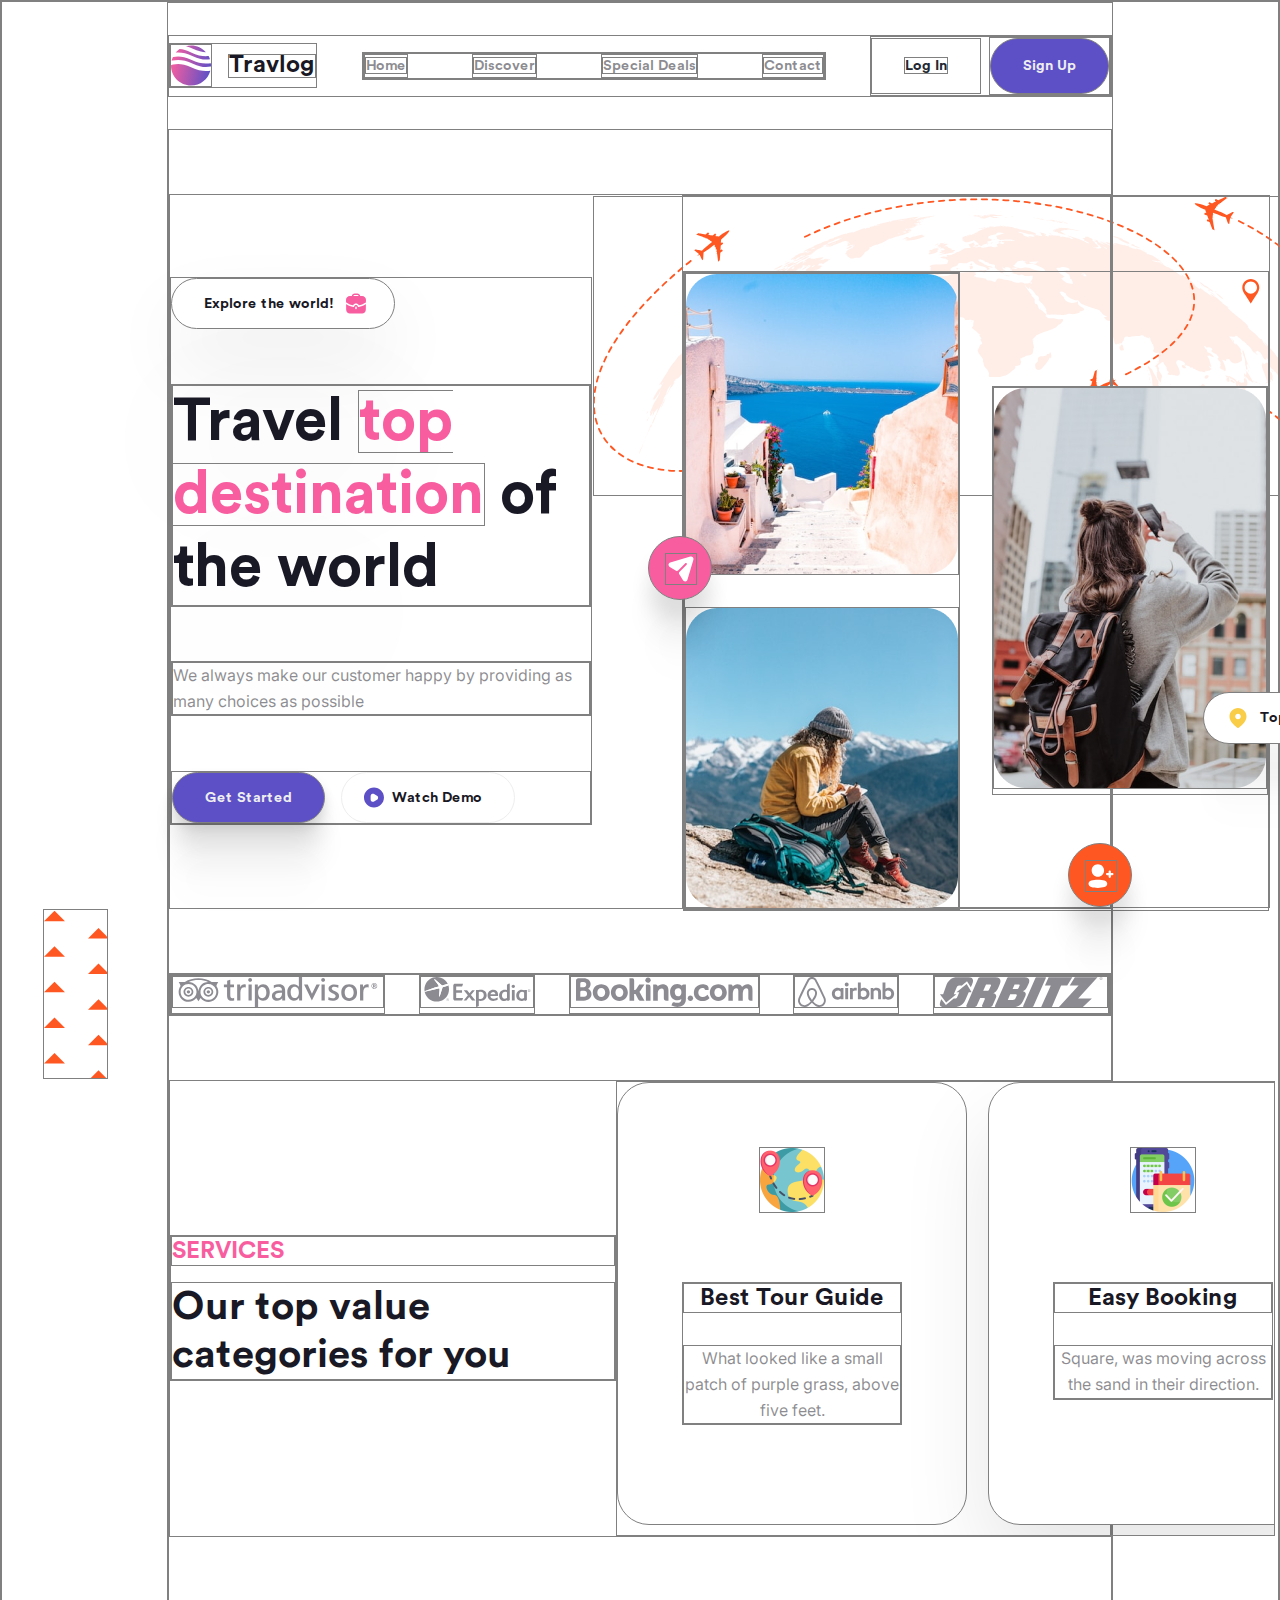
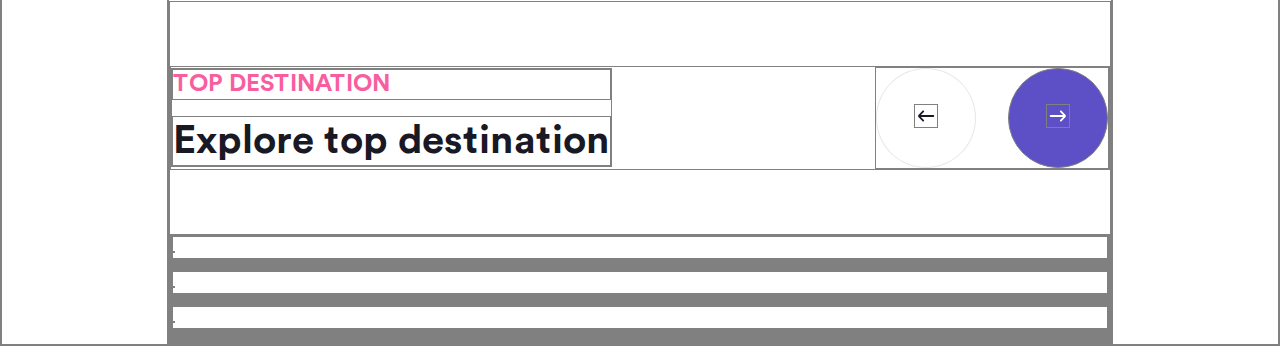
==== travlog/index.html @ 8e261380 "init: img, css, section on html" ====
<!DOCTYPE html>
<html lang="en">
  <head>
    <meta charset="UTF-8" />
    <meta name="viewport" content="width=device-width, initial-scale=1.0" />
    <title>Travlog</title>
    <link rel="stylesheet" href="css/style.css" />
  </head>
  <body>
    <div class="wrapper">
      <header class="header">
        <div class="header__logo">
          <img src="img/logo.svg" alt="logo Travlog" />
          <h1 class="logo__text">Travlog</h1>
        </div>
        <nav class="header__nav_bar">
          <ul class="header__menu">
            <li class="menu__item">
              <a href="" class="menu__link link">Home</a>
            </li>
            <li class="menu__item">
              <a href="" class="menu__link link">Discover</a>
            </li>
            <li class="menu__item">
              <a href="" class="menu__link link">Special Deals</a>
            </li>
            <li class="menu__item">
              <a href="" class="menu__link link">Contact</a>
            </li>
          </ul>
        </nav>
        <div class="header__user">
          <div class="user">
            <a href="#" class="login link">Log In</a>
          </div>
          <div class="signin">
            <a href="#" class="login link">Sign Up</a>
          </div>
        </div>
      </header>

      <main class="main">
        <section class="main__section">
          <div class="main__section__left">
            <div class="section__left__div_btn">Explore the world!</div>
            <div class="section__left__header">
              <h2 class="section__left__header_title">
                Travel <span>top destination</span> of the world
              </h2>
            </div>
            <div class="section__left__subtitle">
              <p class="section__left__text">
                We always make our customer happy by providing as many choices
                as possible
              </p>
            </div>
            <div class="section__left__btn">
              <button class="btn start">Get Started</button>
              <button class="btn watch">Watch Demo</button>
            </div>
          </div>
          <div class="main__section__right">
            <div class="bg"></div>
            <div class="main__section__right__samolet front">
              <svg
                xmlns="http://www.w3.org/2000/svg"
                width="32"
                height="32"
                viewBox="0 0 32 32"
                fill="none"
              >
                <path d="M28.5806 3.44263C27.9137 2.75812 26.9266 2.50311
                26.0062 2.77154L4.54408 9.01268C3.57302 9.28247 2.88474 10.0569
                2.69932 11.0407C2.50991 12.042 3.17152 13.313 4.03587
                13.8445L10.7466 17.9691C11.4349 18.3919 12.3233 18.2859 12.8928
                17.7113L20.5773 9.97906C20.9641 9.5764 21.6043 9.5764 21.9913
                9.97906C22.3781 10.3683 22.3781 10.9991 21.9913 11.4018L14.2934
                19.1355C13.7225 19.7085 13.6158 20.6011 14.0359 21.2936L18.1363
                28.0717C18.6165 28.8769 19.4435 29.3333 20.3505 29.3333C20.4573
                29.3333 20.5773 29.3333 20.6841 29.3199C21.7245 29.1857 22.5514
                28.4744 22.8582 27.4677L29.2209 6.03304C29.501 5.12036 29.2475
                4.12715 28.5806 3.44263Z" fill="white" class="samolet" / >
              </svg>
            </div>
            <div class="main__section__right__contact front">
              <svg
                xmlns="http://www.w3.org/2000/svg"
                width="32"
                height="32"
                viewBox="0 0 32 32"
                fill="none"
              >
                <path
                  fill-rule="evenodd"
                  clip-rule="evenodd"
                  d="M12.6667 16.7383C16.3395 16.7383 19.2835 13.7561 19.2835 10.0358C19.2835 6.31551 16.3395 3.33333 12.6667 3.33333C8.99399 3.33333 6.04991 6.31551 6.04991 10.0358C6.04991 13.7561 8.99399 16.7383 12.6667 16.7383ZM12.6667 20.0203C7.27237 20.0203 2.66675 20.8828 2.66675 24.3285C2.66675 27.7731 7.24435 28.6667 12.6667 28.6667C18.0598 28.6667 22.6667 27.8041 22.6667 24.3583C22.6667 20.9125 18.0891 20.0203 12.6667 20.0203ZM26.5306 12.7838H28.1347C28.795 12.7838 29.3334 13.3297 29.3334 13.9993C29.3334 14.6688 28.795 15.2148 28.1347 15.2148H26.5306V16.7845C26.5306 17.4541 25.9937 18 25.3321 18C24.6718 18 24.1334 17.4541 24.1334 16.7845V15.2148H22.5321C21.8703 15.2148 21.3334 14.6688 21.3334 13.9993C21.3334 13.3297 21.8703 12.7838 22.5321 12.7838H24.1334V11.2155C24.1334 10.5459 24.6718 10 25.3321 10C25.9937 10 26.5306 10.5459 26.5306 11.2155V12.7838Z"
                  fill="white"
                  class="contact"
                />
              </svg>
            </div>
            <div class="main__section__right__map">Top Places</div>

            <div class="right">
              <div class="right__img">
                <img src="img/mainfirst.png" alt="" />
                <img src="img/mainsecond.png" alt="" />
              </div>
              <div class="right__img2"><img src="img/main3.png" alt="" /></div>
            </div>
          </div>
        </section>
        <section class="section__sponsors">
          <div class="sponsors__group">
            <div class="sponsors">
              <svg
                xmlns="http://www.w3.org/2000/svg"
                width="212"
                height="32"
                viewBox="0 0 212 32"
                fill="none"
              >
                <path
                  d="M22.801 19.2268C24.6227 24.1624 30.1133 26.6888 35.0502 24.8713C39.9844 23.0411 42.5164 17.5562 40.6877 12.6192C38.8645 7.6766 33.3825 5.15445 28.4384 6.97616C23.4986 8.80494 20.9765 14.287 22.801 19.2268Z"
                  fill="white"
                />
                <path
                  d="M10.608 25.4221C15.8741 25.4221 20.1431 21.1531 20.1431 15.887C20.1431 10.621 15.8741 6.35201 10.608 6.35201C5.34198 6.35201 1.073 10.621 1.073 15.887C1.073 21.1531 5.34198 25.4221 10.608 25.4221Z"
                  fill="white"
                />
                <path
                  d="M12.2338 15.7854C12.2338 16.757 11.4444 17.5534 10.4728 17.5534C9.49698 17.5534 8.70898 16.7584 8.70898 15.7854C8.70898 14.8152 9.49698 14.0286 10.4728 14.0286C11.4444 14.0301 12.2338 14.8152 12.2338 15.7854Z"
                  fill="#191825"
                  fill-opacity="0.5"
                />
                <path
                  d="M33.4825 15.7854C33.4825 16.757 32.696 17.5534 31.7244 17.5534C30.7457 17.5534 29.9606 16.7584 29.9606 15.7854C29.9606 14.8152 30.7457 14.0286 31.7244 14.0286C32.6974 14.0301 33.4825 14.8152 33.4825 15.7854Z"
                  fill="#191825"
                  fill-opacity="0.5"
                />
                <path
                  d="M5.23364 15.7854C5.23364 18.6761 7.58492 21.0231 10.4757 21.0231C13.3593 21.0231 15.7092 18.6761 15.7092 15.7854C15.7092 12.9017 13.3579 10.5532 10.4757 10.5532C7.58633 10.556 5.23364 12.9031 5.23364 15.7854ZM7.03982 15.7854C7.03982 13.8944 8.58475 12.3566 10.4785 12.3566C12.3694 12.3566 13.9058 13.8987 13.9058 15.7854C13.9058 17.6819 12.3694 19.2226 10.4785 19.2226C8.58475 19.224 7.03982 17.6847 7.03982 15.7854Z"
                  fill="#191825"
                  fill-opacity="0.5"
                />
                <path
                  d="M26.4851 15.7854C26.4851 18.6761 28.8336 21.0231 31.7229 21.0231C34.608 21.0231 36.955 18.6761 36.955 15.7854C36.955 12.9017 34.608 10.5532 31.7229 10.5532C28.835 10.556 26.4851 12.9031 26.4851 15.7854ZM28.2913 15.7854C28.2913 13.8944 29.832 12.3566 31.7271 12.3566C33.618 12.3566 35.1531 13.8987 35.1531 15.7854C35.1531 17.6819 33.618 19.2226 31.7271 19.2226C29.8291 19.224 28.2913 17.6847 28.2913 15.7854Z"
                  fill="#191825"
                  fill-opacity="0.5"
                />
                <path
                  d="M28.0715 5.97211C29.1758 5.5654 30.3056 5.36769 31.4212 5.33663C28.3822 3.9767 24.9421 3.28755 21.1306 3.28755C17.3488 3.28755 13.8579 3.99223 10.8203 5.29144C16.3179 5.40017 20.7875 9.70591 21.173 15.1329C21.2662 13.8874 21.5712 12.656 22.1093 11.4895C23.2941 8.90944 25.4138 6.95216 28.0715 5.97211Z"
                  fill="white"
                />
                <path
                  d="M40.2697 9.62259C40.7668 7.49443 42.3442 5.36486 42.3442 5.36486L35.265 5.36063C31.2953 2.79752 26.4741 1.43759 21.1333 1.43759C15.5891 1.43759 10.5829 2.83 6.63583 5.41147L0 5.41711C0 5.41711 1.55905 7.52268 2.06319 9.6353C0.772462 11.3906 0.00564872 13.547 0.00564872 15.8884C0.00564872 21.7334 4.76328 26.4883 10.6111 26.4883C13.9538 26.4883 16.9349 24.9306 18.8794 22.5101L21.1375 25.8909L23.4125 22.4805C24.4364 23.7825 25.7568 24.8388 27.3045 25.5548C29.8789 26.7382 32.764 26.8554 35.4203 25.874C40.9066 23.8447 43.7239 17.7285 41.6946 12.2492C41.3387 11.2847 40.853 10.4078 40.2697 9.62259ZM21.1319 3.28896C24.9433 3.28896 28.3834 3.9781 31.4224 5.33945C30.3054 5.3691 29.1771 5.56822 28.0727 5.9721C25.415 6.95215 23.2953 8.90944 22.1133 11.4853C21.5753 12.6517 21.2717 13.8831 21.1771 15.1287C20.7887 9.70449 16.3192 5.39876 10.8215 5.28719C13.8577 3.99223 17.3472 3.28896 21.1319 3.28896ZM17.6184 20.6249C16.096 22.8702 13.5202 24.3502 10.6083 24.3502C5.93963 24.3502 2.14087 20.5486 2.14087 15.8898C2.14087 11.2184 5.94104 7.42382 10.6083 7.42382C15.2756 7.42382 19.0743 11.2184 19.0743 15.8898C19.0743 16.1751 19.0192 16.4434 18.9896 16.7188C18.8484 18.1493 18.388 19.4895 17.6184 20.6249ZM34.6789 23.8672C32.5578 24.6468 30.2574 24.5606 28.2026 23.6131C26.7453 22.938 25.552 21.8803 24.692 20.567C24.3417 20.036 24.0339 19.4725 23.8065 18.8554C23.5481 18.1578 23.4196 17.439 23.3504 16.7146C23.2092 15.2459 23.4224 13.7603 24.0551 12.3834C25.0041 10.3287 26.693 8.76539 28.8141 7.98022C33.1947 6.36469 38.071 8.61147 39.6893 12.9906C41.3063 17.3698 39.0581 22.2461 34.6789 23.8672Z"
                  fill="#191825"
                  fill-opacity="0.5"
                />
                <path
                  d="M54.8521 2.98677L51.7482 4.05862C51.7482 4.05862 51.7482 7.77548 51.7482 8.10875C51.4234 8.10875 48.3081 8.10875 48.3081 8.10875V10.8244C48.3081 10.8244 51.3273 10.8244 51.655 10.8244C51.655 11.1774 51.655 19.5432 51.655 19.5432C51.655 23.6865 53.0657 25.3868 56.5355 25.3868C57.4153 25.3868 58.2555 25.278 59.0986 25.0478L59.2356 25.014L59.1974 22.1981L58.9602 22.2885C58.2781 22.5243 57.7443 22.6401 57.3319 22.6401C55.7023 22.6401 55.0979 21.7236 55.0979 19.2494C55.0979 19.2494 55.0979 11.176 55.0979 10.8286C55.4283 10.8286 59.0675 10.8286 59.0675 10.8286V8.10875C59.0675 8.10875 55.4297 8.10875 55.0979 8.10875C55.0979 7.77265 55.0979 2.90628 55.0979 2.90628L54.8521 2.98677Z"
                  fill="#191825"
                  fill-opacity="0.5"
                />
                <path
                  d="M65.5846 10.8596C65.5846 9.9036 65.5846 8.10872 65.5846 8.10872H62.4354V25.0874H65.8783V16.5648C65.8783 12.992 67.3795 11.0235 70.0993 11.0235C70.4933 11.0235 70.876 11.0828 71.342 11.2141L71.5652 11.2776L71.6781 7.92654L70.1968 7.81357C68.2014 7.81216 66.5901 8.88965 65.5846 10.8596Z"
                  fill="#191825"
                  fill-opacity="0.5"
                />
                <path
                  d="M77.8143 8.10732H74.555V25.0874H77.9978V8.10732H77.8143ZM74.2217 3.13221C74.2217 4.26195 75.1424 5.17846 76.2693 5.17846C77.3991 5.17846 78.317 4.26195 78.317 3.13221C78.317 2.00388 77.3991 1.08314 76.2693 1.08314C75.1424 1.08031 74.2217 2.00388 74.2217 3.13221Z"
                  fill="#191825"
                  fill-opacity="0.5"
                />
                <path
                  d="M90.1568 7.70911C87.7943 7.70911 85.8073 8.82755 84.4827 10.8625C84.4827 10.0491 84.4827 8.10452 84.4827 8.10452H81.335V32H84.7807C84.7807 32 84.7807 23.6554 84.7807 22.7375C86.0234 24.4279 87.8056 25.3571 90.0241 25.3571C94.3764 25.3571 97.1881 21.7857 97.1881 16.2712C97.1881 11.1506 94.3609 7.70911 90.1568 7.70911ZM89.1952 22.5723C86.4711 22.5723 84.7793 20.2436 84.7793 16.5028C84.7793 12.8918 86.5643 10.5589 89.3265 10.5589C91.9884 10.5589 93.58 12.7704 93.58 16.4674C93.5814 20.2309 91.8995 22.5723 89.1952 22.5723Z"
                  fill="#191825"
                  fill-opacity="0.5"
                />
                <path
                  d="M107.251 7.70911C105.145 7.70911 103.301 8.10734 101.609 8.92076L101.505 8.9716L101.541 11.9103L101.813 11.7578C103.43 10.854 104.96 10.3922 106.354 10.3922C108.848 10.3922 110.28 11.8214 110.28 14.3195C110.28 14.3195 110.28 14.3915 110.28 14.465C109.976 14.465 108.31 14.465 108.31 14.465C102.642 14.465 99.5234 16.5183 99.5234 20.2408C99.5234 23.2304 101.774 25.3204 104.997 25.3204C107.368 25.3204 109.203 24.3884 110.51 22.6344C110.51 23.3165 110.51 25.086 110.51 25.086H113.621V14.811C113.62 10.1013 111.478 7.70911 107.251 7.70911ZM110.274 17.9192C110.274 20.8438 108.515 22.7361 105.792 22.7361C104.124 22.7361 102.961 21.6403 102.961 20.0727C102.961 18.0124 104.931 16.8812 108.506 16.8812C108.506 16.8812 109.979 16.8812 110.277 16.8812C110.274 17.1453 110.274 17.9192 110.274 17.9192Z"
                  fill="#191825"
                  fill-opacity="0.5"
                />
                <path
                  d="M128.243 0C128.243 0 128.243 9.46584 128.243 10.412C126.973 8.64678 125.206 7.71192 122.937 7.71192C118.725 7.71192 115.895 11.1802 115.895 16.3347C115.895 21.6445 118.765 25.3529 122.868 25.3529C125.298 25.3529 127.193 24.2768 128.507 22.1853C128.507 23.0312 128.507 25.0888 128.507 25.0888H131.69V0H128.243ZM123.76 22.5031C121.137 22.5031 119.507 20.2154 119.507 16.5324C119.507 12.8452 121.151 10.4614 123.698 10.4614C126.542 10.4614 128.24 12.7294 128.24 16.5324C128.243 20.1659 126.489 22.5031 123.76 22.5031Z"
                  fill="#191825"
                  fill-opacity="0.5"
                />
                <path
                  d="M147.075 8.10733L142.193 17.9121L137.679 8.10733H133.8L142.121 25.0874L150.667 8.10733H147.075Z"
                  fill="#191825"
                  fill-opacity="0.5"
                />
                <path
                  d="M155.679 8.10732H152.419V25.0874H155.866V8.10732H155.679ZM152.089 3.13221C152.089 4.26195 153.009 5.17846 154.137 5.17846C155.271 5.17846 156.185 4.26195 156.185 3.13221C156.185 2.00388 155.268 1.08314 154.137 1.08314C153.01 1.08031 152.089 2.00388 152.089 3.13221Z"
                  fill="#191825"
                  fill-opacity="0.5"
                />
                <path
                  d="M159.902 12.4611C159.902 14.8491 161.543 16.1073 164.574 17.5901C166.484 18.5292 167.483 19.0828 167.483 20.406C167.483 21.7631 166.257 22.6401 164.353 22.6401C163.008 22.6401 161.514 22.2616 160.034 21.5344L159.782 21.4101L159.671 24.4039L159.785 24.4463C161.2 25.0097 162.687 25.2851 164.224 25.2851C168.435 25.2851 171.153 23.2784 171.153 20.173C171.153 17.5845 169.432 16.2697 166.448 14.8773C164.263 13.8507 163.347 13.2533 163.347 12.1645C163.347 11.1336 164.366 10.4615 165.942 10.4615C167.366 10.4615 168.755 10.7778 170.07 11.4048L170.318 11.5192L170.468 8.59031L170.331 8.55077C168.905 8.12712 167.497 7.91388 166.141 7.91388C162.41 7.90823 159.902 9.73841 159.902 12.4611Z"
                  fill="#191825"
                  fill-opacity="0.5"
                />
                <path
                  d="M181.896 7.70911C176.722 7.70911 173.509 11.1167 173.509 16.596C173.509 22.078 176.725 25.48 181.896 25.48C187.095 25.48 190.321 22.0766 190.321 16.596C190.321 11.1181 187.092 7.70911 181.896 7.70911ZM181.926 22.6712C179.066 22.6712 177.146 20.2168 177.146 16.5635C177.146 12.8904 179.066 10.4276 181.926 10.4276C184.832 10.4276 186.709 12.8381 186.709 16.5635C186.709 20.2747 184.835 22.6712 181.926 22.6712Z"
                  fill="#191825"
                  fill-opacity="0.5"
                />
                <path
                  d="M196.673 10.8596C196.673 9.9036 196.673 8.10872 196.673 8.10872H193.524V25.0874H196.967V16.5648C196.967 12.992 198.459 11.0235 201.183 11.0235C201.575 11.0235 201.955 11.0828 202.412 11.2141L202.645 11.2776L202.752 7.92654L201.277 7.81357C199.29 7.81216 197.681 8.88965 196.673 10.8596Z"
                  fill="#191825"
                  fill-opacity="0.5"
                />
                <path
                  d="M210.965 7.35601C211.53 7.92794 211.827 8.6877 211.827 9.50535C211.827 10.3597 211.508 11.1251 210.92 11.6886C210.307 12.2704 209.548 12.5825 208.754 12.5825C207.925 12.5825 207.162 12.2563 206.569 11.6434C206.003 11.0559 205.682 10.3046 205.682 9.50252C205.682 8.68487 206.009 7.89264 206.619 7.29105C207.191 6.73042 207.926 6.42538 208.754 6.42538C209.603 6.4268 210.375 6.74877 210.965 7.35601ZM207 7.69352C206.503 8.19061 206.237 8.83033 206.237 9.50535C206.237 10.1634 206.483 10.7692 206.958 11.2522C207.433 11.7493 208.065 12.0176 208.741 12.0176C209.399 12.0176 210.032 11.7648 210.52 11.2903C211.001 10.8286 211.265 10.1959 211.265 9.50394C211.265 8.8275 211.019 8.2132 210.553 7.74295C210.064 7.24586 209.444 6.98461 208.754 6.98461C208.073 6.98461 207.476 7.2275 207 7.69352ZM208.81 7.75142C209.773 7.75142 210.268 8.10023 210.268 8.73147C210.268 9.16643 210.009 9.50394 209.55 9.64233L210.307 11.1237H209.282L208.651 9.78637H208.384V11.1237H207.455V7.75001L208.81 7.75142ZM208.377 9.23703H208.7C209.114 9.23703 209.313 9.09158 209.313 8.80208C209.313 8.47163 209.104 8.33606 208.651 8.33606H208.377V9.23703Z"
                  fill="#191825"
                  fill-opacity="0.5"
                />
              </svg>
            </div>
            <div class="sponsors">
              <svg
                xmlns="http://www.w3.org/2000/svg"
                width="114"
                height="32"
                viewBox="0 0 114 32"
                fill="none"
              >
                <path
                  d="M55.2706 25.0368H51.7556C51.7334 25.0368 51.7334 25.0368 51.7222 25.0257L48.6967 21.3327L45.6711 25.0257C45.66 25.0368 45.6489 25.0368 45.6378 25.0368H42.8235C42.8013 25.0368 42.7902 25.0257 42.7791 25.0145C42.7791 25.0034 42.7791 24.9812 42.7902 24.97L47.2506 19.4973L42.8458 14.0803C42.8347 14.058 42.8347 14.0469 42.8347 14.0247C42.8458 14.0135 42.8569 14.0024 42.868 14.0024H46.383C46.3941 14.0024 46.4053 14.0135 46.4164 14.0247L49.0749 17.3172L51.7778 14.0247C51.789 14.0135 51.8001 14.0024 51.8112 14.0024H54.6699C54.681 14.0024 54.7033 14.0135 54.7144 14.0247C54.7255 14.0469 54.7144 14.058 54.7033 14.0803L50.532 19.0969L55.3151 24.97C55.3262 24.9812 55.3262 25.0034 55.3262 25.0145C55.3039 25.0368 55.2928 25.0368 55.2706 25.0368Z"
                  fill="#191825"
                  fill-opacity="0.5"
                />
                <path
                  d="M74.2805 15.9379C72.7232 15.9379 71.6665 16.8834 71.3551 18.5185H76.6498V18.4073C76.6498 17.1058 75.682 15.9379 74.2805 15.9379ZM79.375 20.2092C79.3639 20.2204 79.3527 20.2315 79.3416 20.2315H71.2994C71.4663 22.1002 72.6787 23.1681 74.6476 23.1681C75.86 23.1681 77.1503 22.7565 78.9634 21.7888C78.9968 21.7665 79.0302 21.7999 79.0302 21.8333V24.3026C79.0302 24.3249 79.019 24.336 79.0079 24.336C77.3172 25.0479 75.6153 25.5373 74.2805 25.5373C70.8211 25.5373 68.3073 23.0123 68.3073 19.5418C68.3073 16.0714 70.8211 13.5464 74.2805 13.5464C77.4395 13.5464 79.464 15.6709 79.464 18.5964C79.464 19.0747 79.3861 20.1759 79.375 20.2092Z"
                  fill="#191825"
                  fill-opacity="0.5"
                />
                <path
                  d="M95.7039 11.711C94.714 11.711 93.9131 10.9212 93.9131 9.95352C93.9131 8.95242 94.714 8.14041 95.7039 8.14041C96.6939 8.14041 97.4948 8.95242 97.4948 9.95352C97.4948 10.9212 96.6939 11.711 95.7039 11.711ZM94.2579 25.0368C94.2245 25.0368 94.2134 25.0257 94.2134 24.9923V14.0358C94.2134 14.0135 94.2245 13.9913 94.2468 13.9913H97.15C97.1722 13.9913 97.1834 14.0135 97.1834 14.0358V24.9923C97.1834 25.0257 97.1611 25.0368 97.1389 25.0368H94.2579Z"
                  fill="#191825"
                  fill-opacity="0.5"
                />
                <path
                  d="M60.5874 23.3905C60.0646 23.3905 59.5307 23.3127 58.9078 23.1569L58.9189 16.127C59.642 15.8934 60.2649 15.7933 60.8878 15.7933C62.9011 15.7933 64.247 17.2727 64.247 19.4862C64.247 21.8555 62.8121 23.3905 60.5874 23.3905ZM61.3772 13.5464C60.5541 13.5464 59.7309 13.691 58.8633 13.9913H55.9713C55.949 13.9913 55.9268 14.0135 55.9268 14.0358V32C56.7944 31.8776 57.8622 31.5662 58.9078 30.832V25.3705C59.6197 25.4706 60.2092 25.5373 60.7765 25.5373C64.7364 25.5373 67.2948 23.1681 67.2948 19.4973C67.2948 15.9935 64.8588 13.5464 61.3772 13.5464Z"
                  fill="#191825"
                  fill-opacity="0.5"
                />
                <path
                  d="M88.9743 22.4784C88.0733 22.9567 87.2613 23.1792 86.5049 23.1792C84.714 23.1792 83.6351 21.9111 83.6351 19.7865C83.6351 17.3394 85.0032 15.7488 87.1278 15.7488C87.7173 15.7488 88.2846 15.8934 88.9743 16.2048V22.4784ZM88.9743 8.19601V13.9245C88.1289 13.6798 87.3836 13.5686 86.6273 13.5686C83.179 13.5686 80.5873 16.1603 80.5873 19.6086C80.5873 23.0346 82.8787 25.5262 86.0377 25.5262C87.1278 25.5262 88.1512 25.2481 89.3525 24.6363V25.6263C90.1422 25.4706 91.0544 25.1591 91.9553 24.514V7.01694C91.0766 7.13929 90.031 7.43962 88.9743 8.19601Z"
                  fill="#191825"
                  fill-opacity="0.5"
                />
                <path
                  d="M107.25 22.4562C106.371 22.9567 105.626 23.2014 104.959 23.2014C103.034 23.2014 101.889 21.9334 101.889 19.8088C101.889 17.395 103.246 15.771 105.259 15.771C105.793 15.771 106.449 15.9824 107.25 16.4051V22.4562ZM110.231 13.8578C110.231 13.7911 110.175 13.7355 110.109 13.7355H107.762C107.695 13.7355 107.628 13.7911 107.628 13.8578V14.2583H107.573C106.494 13.7799 105.559 13.5686 104.658 13.5686C101.41 13.5686 98.863 16.2605 98.863 19.7087C98.863 23.1903 101.143 25.5262 104.536 25.5262C105.437 25.5262 106.605 25.4595 107.695 24.2136V25.6263C108.462 25.4595 109.375 25.1369 110.231 24.514V13.8578Z"
                  fill="#191825"
                  fill-opacity="0.5"
                />
                <path
                  d="M34.7925 22.3004H42.0783C41.967 23.1124 41.689 24.069 41.0661 25.0368H33.4911C32.5678 25.0368 31.8003 24.3138 31.7113 23.4128C31.7113 23.4016 31.7002 23.3905 31.7002 23.3683V8.9969C31.7002 8.98578 31.7113 8.97466 31.7113 8.96353C31.8003 8.05142 32.5678 7.3284 33.4911 7.3284H42.0672C41.9559 8.1404 41.6778 9.11926 41.0438 10.087H34.7925V14.0024H40.9882C41.0104 14.0024 41.0327 14.0247 41.0327 14.0469V16.761C41.0327 16.7832 41.0104 16.8055 40.9882 16.8055H34.7925V22.3004Z"
                  fill="#191825"
                  fill-opacity="0.5"
                />
                <path
                  d="M25.6715 25.2704C24.9485 25.2704 24.5036 24.7031 24.5036 24.0134C24.5036 23.2793 25.0152 22.7565 25.6715 22.7565C26.3167 22.7565 26.8283 23.2682 26.8283 24.0134C26.8283 24.7587 26.3167 25.2704 25.6715 25.2704ZM25.6715 22.623C24.9374 22.623 24.3033 23.1792 24.3033 24.0134C24.3033 24.8032 24.8706 25.4038 25.6715 25.4038C26.3945 25.4038 27.0286 24.8477 27.0286 24.0134C27.0286 23.1792 26.4057 22.623 25.6715 22.623Z"
                  fill="#191825"
                  fill-opacity="0.5"
                />
                <path
                  d="M25.3486 23.9022V23.3905H25.6934C25.8714 23.3905 26.0716 23.4128 26.0716 23.6241C26.0716 23.8799 25.8825 23.8911 25.6712 23.8911C25.6601 23.9022 25.3486 23.9022 25.3486 23.9022ZM26.3163 23.6575C26.3163 23.3238 26.1161 23.1792 25.7157 23.1792H25.0928V24.8254H25.3597V24.1247H25.6156L26.0383 24.8254H26.3497L25.8937 24.1024C26.1384 24.0802 26.3163 23.9578 26.3163 23.6575Z"
                  fill="#191825"
                  fill-opacity="0.5"
                />
                <path
                  d="M112.634 15.8155C111.911 15.8155 111.466 15.2482 111.466 14.5586C111.466 13.8244 111.977 13.3016 112.634 13.3016C113.279 13.3016 113.79 13.8133 113.79 14.5586C113.79 15.3038 113.279 15.8155 112.634 15.8155ZM112.634 13.1793C111.899 13.1793 111.265 13.7354 111.265 14.5697C111.265 15.3595 111.833 15.9601 112.634 15.9601C113.357 15.9601 113.991 15.4039 113.991 14.5697C113.991 13.7243 113.357 13.1793 112.634 13.1793Z"
                  fill="#191825"
                  fill-opacity="0.5"
                />
                <path
                  d="M112.3 14.4473V13.9468H112.645C112.823 13.9468 113.023 13.969 113.023 14.1804C113.023 14.4362 112.834 14.4473 112.623 14.4473H112.3ZM113.279 14.2137C113.279 13.88 113.079 13.7354 112.678 13.7354H112.055V15.3817H112.322V14.6809H112.578L113.001 15.3817H113.312L112.856 14.6587C113.09 14.6364 113.279 14.5141 113.279 14.2137Z"
                  fill="#191825"
                  fill-opacity="0.5"
                />
                <path
                  d="M16.272 10.0759L15.7492 8.58534L11.2554 2.58985L12.0563 2.38963L19.787 9.07476L24.3365 7.77333C24.8704 7.63985 25.4822 7.60648 25.9382 7.60648C24.5144 4.52531 21.8893 1.98919 18.4411 0.765622C11.6225 -1.67039 4.11422 1.9002 1.68933 8.72994C0.932943 10.8434 0.766093 13.0236 1.07755 15.0925L11.9673 11.3106L16.272 10.0759Z"
                  fill="#191825"
                  fill-opacity="0.5"
                />
                <path
                  d="M26.4277 8.78557C26.0273 9.04141 25.4377 9.38623 24.8593 9.57533L20.2988 10.8768L17.2621 20.6431L16.4723 20.8989L17.1175 13.4463L16.7615 11.9001L12.4902 13.1237L1.18884 15.7599C2.08983 20.098 5.15988 23.8911 9.64259 25.4817C16.4723 27.9177 23.9695 24.3471 26.4055 17.5174C27.4511 14.592 27.3843 11.5219 26.4277 8.78557Z"
                  fill="#191825"
                  fill-opacity="0.5"
                />
                <path
                  d="M16.7505 11.889L17.1064 13.4351L16.4612 20.8878L17.251 20.6319L20.2877 10.8656L24.8483 9.56419C25.4267 9.3751 26.0162 9.0414 26.4166 8.77444C26.272 8.374 26.1163 7.98468 25.9383 7.59536C25.4712 7.59536 24.8705 7.61761 24.3366 7.76221L19.7871 9.06364L12.0564 2.37851L11.2555 2.57873L15.7382 8.57422L16.261 10.0647L11.9563 11.2994L1.06653 15.0814C1.0999 15.3038 1.14439 15.5374 1.18889 15.7599L12.4791 13.1014L16.7505 11.889Z"
                  fill="white"
                />
              </svg>
            </div>
            <div class="sponsors">
              <svg
                xmlns="http://www.w3.org/2000/svg"
                width="189"
                height="32"
                viewBox="0 0 189 32"
                fill="none"
              >
                <mask
                  id="mask0_832_918"
                  style="mask-type: luminance"
                  maskUnits="userSpaceOnUse"
                  x="0"
                  y="0"
                  width="189"
                  height="32"
                >
                  <path d="M188.696 0H0.0927734V32H188.696V0Z" fill="white" />
                </mask>
                <g mask="url(#mask0_832_918)">
                  <mask
                    id="mask1_832_918"
                    style="mask-type: luminance"
                    maskUnits="userSpaceOnUse"
                    x="0"
                    y="0"
                    width="189"
                    height="32"
                  >
                    <path d="M188.696 0H0.0927734V32H188.696V0Z" fill="white" />
                  </mask>
                  <g mask="url(#mask1_832_918)">
                    <path
                      d="M74.0498 3.50317C74.0498 1.92288 75.3317 0.633591 76.9194 0.633591C78.4997 0.633591 79.789 1.91551 79.789 3.50317C79.7337 5.08346 78.4002 6.31749 76.8162 6.26223C75.3133 6.20698 74.1087 5.00242 74.0498 3.50317Z"
                      fill="#191825"
                      fill-opacity="0.5"
                    />
                  </g>
                  <mask
                    id="mask2_832_918"
                    style="mask-type: luminance"
                    maskUnits="userSpaceOnUse"
                    x="0"
                    y="0"
                    width="189"
                    height="32"
                  >
                    <path d="M188.696 0H0.0927734V32H188.696V0Z" fill="white" />
                  </mask>
                  <g mask="url(#mask2_832_918)">
                    <path
                      d="M119.274 22.6177C119.274 21.0264 120.556 19.7408 122.132 19.7408C123.72 19.7408 125.006 21.0264 125.006 22.6177C125.006 24.2054 123.72 25.491 122.132 25.491C120.556 25.491 119.274 24.2017 119.274 22.6177Z"
                      fill="#191825"
                      fill-opacity="0.5"
                    />
                  </g>
                  <mask
                    id="mask3_832_918"
                    style="mask-type: luminance"
                    maskUnits="userSpaceOnUse"
                    x="0"
                    y="0"
                    width="189"
                    height="32"
                  >
                    <path d="M188.696 0H0.0927734V32H188.696V0Z" fill="white" />
                  </mask>
                  <g mask="url(#mask3_832_918)">
                    <path
                      d="M27.0205 21.3763C24.5561 21.3763 22.8359 19.4166 22.8359 16.6133C22.8359 13.8137 24.5524 11.854 27.0205 11.854C29.4996 11.854 31.2383 13.8137 31.2383 16.6133C31.2346 19.4608 29.5401 21.3763 27.0205 21.3763ZM27.0205 7.66939C21.8007 7.66939 18.0103 11.4304 18.0103 16.6133C18.0103 21.7962 21.8044 25.5573 27.0205 25.5573C32.266 25.5573 36.0676 21.7962 36.0676 16.617C36.0676 11.4304 32.2587 7.66939 27.0205 7.66939ZM68.5023 17.0627C68.3218 16.7128 68.0897 16.3849 67.8208 16.0976L67.6624 15.9318L67.8281 15.7735C68.0676 15.5193 68.3144 15.2209 68.5465 14.8746L73.1547 8.02302H67.5592L64.0966 13.3827C63.9014 13.6738 63.5072 13.8101 62.9141 13.8101H62.1221V3.67629C62.1221 1.65027 60.8623 1.37769 59.4957 1.37769H57.1602L57.1639 25.292H62.1185V18.1236H62.5826C63.1462 18.1236 63.5293 18.1899 63.7098 18.4957L66.4431 23.6565C67.2093 25.0563 67.9681 25.2957 69.3974 25.2957H73.2063L70.3736 20.6212L68.5023 17.0627ZM92.5713 7.63255C90.048 7.63255 88.4383 8.75238 87.5394 9.70277L87.2411 10.0085L87.1342 9.59594C86.869 8.57925 85.9776 8.0267 84.633 8.0267H82.4118L82.4265 25.2957H87.3516V17.339C87.3516 16.5581 87.451 15.8876 87.6573 15.2688C88.2062 13.4049 89.7349 12.2408 91.643 12.2408C93.1791 12.2408 93.7832 13.0512 93.7832 15.1509V22.6729C93.7832 24.4595 94.6084 25.2994 96.4023 25.2994H98.7415L98.7304 14.3147C98.7304 9.93484 96.5976 7.63255 92.5713 7.63255ZM76.9821 8.02302H74.6466L74.6613 21.3763V25.292H77.1515L77.2399 25.2957L78.4039 25.292H79.5569V25.2884H79.568L79.579 10.6495C79.5717 8.88131 78.7281 8.02302 76.9821 8.02302ZM46.3561 21.3763C43.8917 21.3763 42.1714 19.4166 42.1714 16.6133C42.1714 13.8137 43.8917 11.854 46.3561 11.854C48.8315 11.854 50.5739 13.8137 50.5739 16.6133C50.5702 19.4608 48.8757 21.3763 46.3561 21.3763ZM46.3561 7.66939C41.1326 7.66939 37.3384 11.4304 37.3384 16.6133C37.3384 21.7962 41.1326 25.5573 46.3561 25.5573C51.5905 25.5573 55.4031 21.7962 55.4031 16.617C55.4031 11.4304 51.5942 7.66939 46.3561 7.66939Z"
                      fill="#191825"
                      fill-opacity="0.5"
                    />
                  </g>
                </g>
                <mask
                  id="mask4_832_918"
                  style="mask-type: luminance"
                  maskUnits="userSpaceOnUse"
                  x="0"
                  y="0"
                  width="189"
                  height="32"
                >
                  <path d="M188.696 0H0.0927734V32H188.696V0Z" fill="white" />
                </mask>
                <g mask="url(#mask4_832_918)">
                  <mask
                    id="mask5_832_918"
                    style="mask-type: luminance"
                    maskUnits="userSpaceOnUse"
                    x="0"
                    y="0"
                    width="189"
                    height="32"
                  >
                    <path
                      d="M188.656 0.629913H0.0927734V31.9595H188.656V0.629913Z"
                      fill="white"
                    />
                  </mask>
                  <g mask="url(#mask5_832_918)">
                    <mask
                      id="mask6_832_918"
                      style="mask-type: luminance"
                      maskUnits="userSpaceOnUse"
                      x="0"
                      y="0"
                      width="189"
                      height="32"
                    >
                      <path
                        d="M188.696 0H0.0927734V32H188.696V0Z"
                        fill="white"
                      />
                    </mask>
                    <g mask="url(#mask6_832_918)">
                      <path
                        d="M151.885 21.3763C149.421 21.3763 147.701 19.4166 147.701 16.6133C147.701 13.8137 149.421 11.854 151.885 11.854C154.364 11.854 156.103 13.8137 156.103 16.6133C156.103 19.4608 154.405 21.3763 151.885 21.3763ZM151.885 7.66939C146.662 7.66939 142.868 11.4304 142.868 16.6133C142.868 21.7962 146.654 25.5573 151.885 25.5573C157.123 25.5573 160.932 21.7962 160.932 16.617C160.932 11.4304 157.12 7.66939 151.885 7.66939Z"
                        fill="#191825"
                        fill-opacity="0.5"
                      />
                    </g>
                    <mask
                      id="mask7_832_918"
                      style="mask-type: luminance"
                      maskUnits="userSpaceOnUse"
                      x="0"
                      y="0"
                      width="189"
                      height="32"
                    >
                      <path
                        d="M188.696 0H0.0927734V32H188.696V0Z"
                        fill="white"
                      />
                    </mask>
                    <g mask="url(#mask7_832_918)">
                      <path
                        d="M109.107 20.6101C106.414 20.6101 105.46 18.2636 105.46 16.0645C105.46 15.092 105.707 11.9351 108.857 11.9351C110.418 11.9351 112.5 12.3845 112.5 16.2229C112.496 19.8513 110.651 20.6101 109.107 20.6101ZM115.053 7.97883C114.117 7.97883 113.399 8.35088 113.038 9.03236L112.905 9.29758L112.677 9.09498C111.881 8.40613 110.455 7.59204 108.146 7.59204C103.541 7.59204 100.443 11.0473 100.443 16.1971C100.443 21.3395 103.652 24.9311 108.241 24.9311C109.807 24.9311 111.048 24.5627 112.028 23.8186L112.404 23.535V24.0138C112.404 26.3235 110.912 27.5943 108.208 27.5943C106.89 27.5943 105.696 27.2739 104.897 26.9829C103.854 26.6661 103.239 26.9313 102.819 27.9738L102.425 28.9389L101.872 30.3497L102.215 30.5302C103.946 31.4511 106.201 31.9963 108.234 31.9963C112.426 31.9963 117.322 29.8524 117.322 23.8112L117.336 7.96778H115.053"
                        fill="#191825"
                        fill-opacity="0.5"
                      />
                    </g>
                  </g>
                </g>
                <mask
                  id="mask8_832_918"
                  style="mask-type: luminance"
                  maskUnits="userSpaceOnUse"
                  x="0"
                  y="0"
                  width="189"
                  height="32"
                >
                  <path d="M188.696 0H0.0927734V32H188.696V0Z" fill="white" />
                </mask>
                <g mask="url(#mask8_832_918)">
                  <mask
                    id="mask9_832_918"
                    style="mask-type: luminance"
                    maskUnits="userSpaceOnUse"
                    x="0"
                    y="0"
                    width="189"
                    height="32"
                  >
                    <path d="M188.696 0H0.0927734V32H188.696V0Z" fill="white" />
                  </mask>
                  <g mask="url(#mask9_832_918)">
                    <path
                      d="M8.68677 21.1737L4.67525 21.17V16.3813C4.67525 15.3535 5.07309 14.8267 5.94612 14.7015H8.6794C10.6281 14.7015 11.8879 15.9318 11.8952 17.921C11.8952 19.9655 10.6649 21.1737 8.68677 21.1737ZM4.67525 8.25141V6.99159C4.67525 5.88649 5.1394 5.36341 6.16714 5.29711H8.21894C9.97605 5.29711 11.0296 6.35063 11.0296 8.11143C11.0296 9.45597 10.3076 11.0215 8.28156 11.0215H4.67525V8.25141ZM13.7997 13.0328L13.0777 12.6239L13.7076 12.0824C14.448 11.4525 15.6747 10.0269 15.6747 7.56993C15.6747 3.80891 12.7609 1.38506 8.24841 1.38506H2.51663C1.17945 1.43294 0.107508 2.52699 0.0927734 3.86416V25.2H8.35524C13.3724 25.2 16.6066 22.4704 16.6066 18.2415C16.6066 15.9724 15.5568 14.0237 13.7997 13.0328Z"
                      fill="#191825"
                      fill-opacity="0.5"
                    />
                  </g>
                  <mask
                    id="mask10_832_918"
                    style="mask-type: luminance"
                    maskUnits="userSpaceOnUse"
                    x="0"
                    y="0"
                    width="189"
                    height="32"
                  >
                    <path d="M188.696 0H0.0927734V32H188.696V0Z" fill="white" />
                  </mask>
                  <g mask="url(#mask10_832_918)">
                    <path
                      d="M182.924 7.68781C180.869 7.69149 178.92 8.6382 177.638 10.2516L177.281 10.7011L177.001 10.1964C176.087 8.53137 174.522 7.6915 172.334 7.6915C170.046 7.6915 168.51 8.96604 167.795 9.72856L167.331 10.2332L167.151 9.56648C166.893 8.60873 166.038 8.08196 164.749 8.08196H162.679L162.657 25.2847H167.357V17.689C167.357 17.0222 167.438 16.3665 167.604 15.6777C168.053 13.8432 169.287 11.8688 171.361 12.064C172.636 12.1893 173.262 13.1765 173.262 15.0809V25.281H177.995V17.6853C177.995 16.8528 178.073 16.2265 178.261 15.6077C178.636 13.8543 179.929 12.0566 181.93 12.0566C183.377 12.0566 183.915 12.8744 183.915 15.0809V22.765C183.915 24.5001 184.689 25.281 186.427 25.281H188.637L188.641 14.3C188.656 9.90906 186.722 7.68781 182.924 7.68781ZM140.146 19.3098C140.131 19.3245 138.109 21.461 135.445 21.461C133.018 21.461 130.568 19.9728 130.568 16.6502C130.568 13.7806 132.469 11.773 135.191 11.773C136.075 11.773 137.077 12.0898 137.236 12.6202L137.258 12.7086C137.464 13.4638 138.153 13.9832 138.93 13.9795L141.505 13.9832V11.7288C141.505 8.75607 137.729 7.68413 135.184 7.68413C129.747 7.68413 125.805 11.4673 125.805 16.6796C125.805 21.8883 129.706 25.6715 135.084 25.6715C139.752 25.6715 142.286 22.603 142.312 22.5772L142.444 22.4114L140.404 19.0261L140.146 19.3098Z"
                      fill="#191825"
                      fill-opacity="0.5"
                    />
                  </g>
                </g>
              </svg>
            </div>
            <div class="sponsors">
              <svg
                xmlns="http://www.w3.org/2000/svg"
                width="104"
                height="32"
                viewBox="0 0 104 32"
                fill="none"
              >
                <path
                  d="M54.8373 8.04048C54.8373 9.19374 53.908 10.1224 52.7548 10.1224C51.6015 10.1224 50.6729 9.19374 50.6729 8.04048C50.6729 6.88723 51.5698 5.9586 52.7548 5.9586C53.9407 5.9906 54.8373 6.91955 54.8373 8.04048ZM46.2525 12.2369V12.7495C46.2525 12.7495 45.2599 11.4676 43.1457 11.4676C39.6546 11.4676 36.9314 14.1264 36.9314 17.8099C36.9314 21.4617 39.6226 24.1522 43.1457 24.1522C45.2919 24.1522 46.2525 22.8389 46.2525 22.8389V23.3832C46.2525 23.6395 46.4451 23.8312 46.7011 23.8312H49.2953V11.787H46.7011C46.4451 11.7879 46.2525 12.0126 46.2525 12.2369ZM46.2525 19.9561C45.7725 20.661 44.8112 21.2697 43.6583 21.2697C41.6084 21.2697 40.0385 19.9884 40.0385 17.8099C40.0385 15.6317 41.6084 14.3504 43.6583 14.3504C44.7796 14.3504 45.8045 14.9911 46.2525 15.6637V19.9561ZM51.2175 11.7879H54.2923V23.8322H51.2175V11.7879ZM97.151 11.4673C95.0368 11.4673 94.0435 12.7492 94.0435 12.7492V5.9906H90.9687V23.8322H93.5635C93.8199 23.8322 94.0115 23.6078 94.0115 23.3835V22.8392C94.0115 22.8392 95.0048 24.1525 97.1184 24.1525C100.61 24.1525 103.333 21.4626 103.333 17.8108C103.333 14.1591 100.61 11.4673 97.151 11.4673ZM96.6384 21.2373C95.4528 21.2373 94.5242 20.6293 94.0435 19.9241V15.6317C94.5242 14.9911 95.5491 14.3184 96.6384 14.3184C98.6882 14.3184 100.258 15.5997 100.258 17.7779C100.258 19.9561 98.6886 21.2373 96.6384 21.2373ZM89.3675 16.6893V23.8642H86.292V17.0413C86.292 15.0557 85.6514 14.2544 83.9228 14.2544C82.9942 14.2544 82.0329 14.7351 81.4233 15.44V23.8325H78.3491V11.7882H80.7827C81.039 11.7882 81.2313 12.0126 81.2313 12.2369V12.7495C82.1283 11.8202 83.3132 11.4676 84.4981 11.4676C85.8437 11.4676 86.965 11.8526 87.8619 12.6212C88.9505 13.5181 89.3675 14.6711 89.3675 16.6893ZM70.8846 11.4673C68.7711 11.4673 67.7778 12.7492 67.7778 12.7492V5.9906H64.703V23.8322H67.2972C67.5535 23.8322 67.7458 23.6078 67.7458 23.3835V22.8392C67.7458 22.8392 68.7391 24.1525 70.8526 24.1525C74.3444 24.1525 77.0669 21.4626 77.0669 17.8108C77.0989 14.1588 74.3764 11.4673 70.8846 11.4673ZM70.372 21.2373C69.1871 21.2373 68.2585 20.6293 67.7778 19.9241V15.6317C68.2585 14.9911 69.2834 14.3184 70.372 14.3184C72.4225 14.3184 73.9918 15.5997 73.9918 17.7779C73.9918 19.9561 72.4225 21.2373 70.372 21.2373ZM62.0442 11.4673C62.9728 11.4673 63.4534 11.6279 63.4534 11.6279V14.4784C63.4534 14.4784 60.8909 13.6135 59.2897 15.4397V23.8638H56.2142V11.7879H58.8091C59.0654 11.7879 59.257 12.0122 59.257 12.2366V12.7492C59.8343 12.0762 61.0836 11.4673 62.0442 11.4673ZM30.1091 22.7429C29.9491 22.3586 29.7888 21.9423 29.6288 21.5897C29.3722 21.0133 29.1159 20.4684 28.8922 19.9561L28.8602 19.9241C26.6497 15.1191 24.2798 10.2507 21.781 5.4463L21.685 5.25365C21.4222 4.75525 21.1661 4.25336 20.9167 3.74809C20.5961 3.17114 20.2761 2.56315 19.7634 1.9862C18.7385 0.704946 17.2649 0 15.6957 0C14.0938 0 12.6525 0.70495 11.5959 1.92189C11.1153 2.49819 10.7627 3.10683 10.4427 3.68377C10.1927 4.18872 9.93655 4.69061 9.67436 5.18934L9.57804 5.38197C7.11153 10.1864 4.70934 15.0551 2.49914 19.8598L2.46683 19.9234C2.24283 20.4367 1.9862 20.981 1.72988 21.557C1.56988 21.9096 1.40989 22.294 1.24989 22.7103C0.83326 23.8952 0.704936 25.0165 0.865573 26.17C1.21789 28.5726 2.81913 30.5898 5.02965 31.4874C5.86259 31.84 6.72754 32 7.62416 32C7.88047 32 8.20047 31.968 8.45711 31.9357C9.51437 31.8077 10.6033 31.4557 11.6606 30.8471C12.9738 30.1101 14.2231 29.0535 15.6323 27.5159C17.0416 29.0535 18.3228 30.1101 19.6041 30.8471C20.6617 31.4557 21.7503 31.8077 22.8072 31.9357C23.0635 31.9683 23.3842 32 23.6405 32C24.5374 32 25.434 31.84 26.2347 31.4874C28.4772 30.5898 30.0464 28.5406 30.3991 26.17C30.6535 25.0491 30.5255 23.9285 30.1091 22.7429ZM15.6634 24.4085C13.9335 22.2303 12.8122 20.1804 12.4282 18.4512C12.2682 17.7142 12.2359 17.0736 12.3322 16.497C12.3959 15.9843 12.5885 15.5357 12.8449 15.1514C13.4535 14.2871 14.4784 13.7421 15.6637 13.7421C16.8493 13.7421 17.9062 14.2548 18.4828 15.1514C18.7391 15.5357 18.9311 15.9846 18.9958 16.497C19.0915 17.0739 19.0595 17.7462 18.8995 18.4512C18.5139 20.1484 17.3926 22.1986 15.6634 24.4085ZM28.4433 25.914C28.2193 27.5796 27.098 29.0215 25.5288 29.6621C24.7601 29.9821 23.9269 30.0784 23.0946 29.9821C22.2939 29.8858 21.4927 29.6295 20.6604 29.1495C19.5071 28.5082 18.3542 27.5159 17.0086 26.042C19.1225 23.4478 20.4037 21.077 20.8844 18.9635C21.1087 17.9702 21.141 17.0736 21.0444 16.2403C20.9167 15.4397 20.6281 14.7027 20.1797 14.0621C19.1862 12.6202 17.5203 11.7879 15.663 11.7879C13.8058 11.7879 12.1399 12.6529 11.147 14.0621C10.6987 14.7027 10.41 15.4397 10.282 16.2403C10.154 17.0736 10.1857 18.0022 10.442 18.9635C10.9223 21.077 12.2356 23.4795 14.3175 26.074C13.0042 27.5476 11.819 28.5409 10.6657 29.1815C9.83275 29.6621 9.03245 29.9184 8.23183 30.0141C7.36721 30.1104 6.53394 29.9821 5.79732 29.6941C4.22807 29.0535 3.10681 27.6116 2.88282 25.946C2.78682 25.1454 2.8505 24.3448 3.17113 23.4478C3.26681 23.1272 3.42744 22.8072 3.58744 22.4229C3.81176 21.9103 4.06743 21.3653 4.32407 20.821L4.35639 20.7573C6.56627 15.9843 8.93646 11.1156 11.403 6.37523L11.499 6.1826C11.7556 5.70261 12.0119 5.18998 12.2679 4.70935C12.5242 4.19672 12.8122 3.71609 13.1648 3.29945C13.8375 2.53147 14.7341 2.11452 15.7274 2.11452C16.7206 2.11452 17.6172 2.53147 18.2899 3.29945C18.6425 3.71705 18.9305 4.19768 19.1868 4.70935C19.4434 5.18998 19.6998 5.70261 19.9554 6.1826L20.0517 6.37523C22.4806 11.1353 24.8194 15.9409 27.0666 20.7893V20.8213C27.3233 21.3346 27.5473 21.9106 27.8036 22.4239C27.9636 22.8075 28.1239 23.1275 28.2199 23.4482C28.4756 24.2802 28.5716 25.0814 28.4433 25.914Z"
                  fill="#191825"
                  fill-opacity="0.5"
                />
              </svg>
            </div>
            <div class="sponsors">
              <svg
                xmlns="http://www.w3.org/2000/svg"
                width="174"
                height="32"
                viewBox="0 0 174 32"
                fill="none"
              >
                <path
                  d="M100.241 31.1411L113.545 1.03265C113.756 0.575773 113.509 0.182856 112.997 0.182856H103.677C103.404 0.198354 103.14 0.286038 102.912 0.436946C102.684 0.587855 102.5 0.796578 102.379 1.04179L89.2394 31.1411C89.0476 31.6071 89.2943 31.9909 89.7968 31.9909H98.9436C99.4553 31.9909 100.04 31.6071 100.241 31.1411ZM147.949 23.036L168.6 0.191993H144.449L138.985 8.99151H148.46L127.471 32H153.029L162.55 23.036H147.949ZM59.5696 0.182856H43.5788C43.1048 0.210327 42.6464 0.362538 42.2501 0.624083C41.8537 0.885628 41.5335 1.24723 41.3219 1.67228L28.7394 30.5106C28.3739 31.3329 28.8216 32 29.7171 32H37.6394C38.5349 32 39.5583 31.3329 39.9055 30.5197L43.4966 22.3415H47.2156C48.3761 22.2684 48.8695 22.6979 48.2299 24.0411L45.4703 30.5106C45.1231 31.3329 45.5617 32 46.4572 32H54.3795C54.8554 31.975 55.3161 31.8239 55.7143 31.5622C56.1125 31.3005 56.4339 30.9375 56.6456 30.5106L60.2458 22.1862C61.3789 19.4815 59.7433 17.389 57.3675 17.2793C59.4691 16.5209 61.4063 14.4284 62.2744 12.5278L64.1385 8.14171C66.3863 3.04293 64.7872 0.118893 59.5696 0.191993M54.9095 9.28391L52.9357 13.6243C52.4789 14.666 51.821 14.7482 51.1631 14.7208H46.713L49.6919 7.95896H53.9592C55.0008 8.02292 55.2658 8.39756 54.9095 9.28391ZM90.6923 0.173718H73.7512C73.4119 0.1914 73.0834 0.298846 72.7992 0.485075C72.5151 0.671304 72.2855 0.92964 72.1339 1.23368L59.1676 30.9309C58.9209 31.5157 59.2224 31.9817 59.8621 31.9817H78.0002C83.7477 31.8995 87.0464 30.6293 89.6689 24.5437L91.533 20.4866C92.995 17.0143 91.5604 15.5066 88.8191 15.068C91.1035 14.3644 92.8214 12.2171 93.5615 10.3256L95.0784 7.10916C96.9424 2.81449 95.3891 0.118893 90.6832 0.173718M82.3771 20.0937L81.2258 22.4055C80.6501 24.0137 79.645 24.4523 78.2286 24.4706H72.9288L75.4691 18.4855H80.7689C82.2674 18.5951 82.8523 18.9606 82.3771 20.0937ZM85.4199 9.43925L84.625 11.2668L84.5062 11.5043C84.3742 11.8856 84.1198 12.2124 83.7826 12.4339C83.4454 12.6554 83.0444 12.7591 82.6421 12.7288H78.0459L80.1475 7.88586H84.8351C85.6758 7.94068 85.8128 8.48894 85.4199 9.43925ZM116.479 0.182856L112.54 8.99151H118.16C118.544 8.99151 118.726 9.26563 118.571 9.622L108.748 31.3695C108.584 31.7167 108.776 32 109.159 32H119.165C119.549 32 119.987 31.7167 120.143 31.3604L129.573 9.622C129.663 9.43915 129.8 9.28358 129.971 9.17119C130.141 9.05881 130.338 8.99364 130.541 8.98237H136.307L141.735 0.182856H116.479ZM33.4635 11.0201L34.7062 8.30618C37.2099 2.58605 35.556 0.12803 30.64 0.191993H18.8068C13.9365 0.12803 9.87937 2.86931 7.63152 7.96809L3.97647 18.2936H0.522461L7.12895 27.2119L18.0484 18.2936H15.2706L18.4779 10.8464C18.9987 9.622 19.8942 9.03719 20.8536 8.99151H22.7177C23.1563 9.00978 23.4578 9.14684 23.6315 9.33873L29.4247 4.46839L33.4635 11.0201Z"
                  fill="#191825"
                  fill-opacity="0.5"
                />
                <path
                  d="M6.88232 29.8344L2.02112 23.6756L1.76526 24.2239C-0.491725 29.3592 -0.117083 31.9178 4.75326 31.9909H16.4311C21.2649 31.9178 25.4956 29.3592 27.7617 24.2239L31.234 16.265H34.3408L29.041 7.3376L18.2129 16.265H21.1827L18.9896 21.3364C18.4597 22.4146 17.6556 22.9995 16.7966 23.036H15.2432L6.88232 29.8344Z"
                  fill="#191825"
                  fill-opacity="0.5"
                />
                <path
                  d="M172.446 0.000121574C172.876 0.000121574 173.241 0.155461 173.543 0.457002C173.845 0.758543 174 1.12405 174 1.55351C174 1.97384 173.845 2.33935 173.543 2.65003C173.241 2.96071 172.876 3.10691 172.446 3.10691C172.242 3.11005 172.039 3.07111 171.851 2.99251C171.662 2.91391 171.492 2.79733 171.35 2.65003C171.048 2.33935 170.893 1.97384 170.893 1.55351C170.893 1.13318 171.048 0.749405 171.35 0.457002C171.492 0.310133 171.662 0.193842 171.851 0.115274C172.04 0.0367063 172.242 -0.00248031 172.446 0.000121574ZM172.446 2.8145C172.614 2.81829 172.781 2.78783 172.936 2.72499C173.092 2.66214 173.233 2.56823 173.351 2.449C173.471 2.33132 173.565 2.19028 173.628 2.03467C173.691 1.87905 173.721 1.71216 173.717 1.54438C173.72 1.37812 173.689 1.21297 173.626 1.05902C173.563 0.905057 173.47 0.765513 173.351 0.648891C173.233 0.52922 173.092 0.435021 172.937 0.372144C172.781 0.309268 172.614 0.279057 172.446 0.283387C172.28 0.279772 172.115 0.310346 171.961 0.373218C171.807 0.436089 171.667 0.529918 171.551 0.648891C171.304 0.895607 171.185 1.19715 171.185 1.54438C171.185 1.89161 171.304 2.20228 171.551 2.449C171.798 2.69571 172.099 2.8145 172.446 2.8145ZM173.241 2.3759H172.876L172.419 1.71799H172.227V2.3759H171.898V0.703717H172.419C172.602 0.703717 172.748 0.749405 172.858 0.831644C172.967 0.92302 173.031 1.04181 173.031 1.19715C173.031 1.39818 172.922 1.55351 172.711 1.63575L173.241 2.3759ZM172.236 1.44386H172.41C172.62 1.44386 172.721 1.36162 172.721 1.20629C172.721 1.05095 172.629 0.977845 172.419 0.977845H172.236V1.44386Z"
                  fill="#191825"
                  fill-opacity="0.5"
                />
              </svg>
            </div>
          </div>
          <div class="object"></div>
        </section>
        <section class="section__services">
          <div class="section__services_header">
            <h2 class="section__services_header__title">Services</h2>
            <p class="section__services_header__text">
              Our top value categories for you
            </p>
          </div>
          <div class="section__services_box__wrapper">
            <div class="section__services_box box1">
              <img src="img/service1.svg" alt="" />
              <div>
                <h3>Best Tour Guide</h3>
                <p>
                  What looked like a small patch of purple grass, above five
                  feet.
                </p>
              </div>
            </div>
            <div class="section__services_box box2">
              <img src="img/service2.svg" alt="" />
              <div>
                <h3>Easy Booking</h3>
                <p>Square, was moving across the sand in their direction.</p>
              </div>
            </div>
            <div class="section__services_box box3">
              <img src="img/service3.svg" alt="" />
              <div>
                <h3>Weather Forecast</h3>
                <p>
                  What looked like a small patch of purple grass, above five
                  feet.
                </p>
              </div>
            </div>
          </div>
        </section>
        <section class="section__top">
          <div class="top__wrapper">
            <div class="top__header">
              <h2 class="section__top_title">Top Destination</h2>
              <h3 class="section__top_subtitle">Explore top destination</h3>
            </div>
            <div class="section__top_btn">
              <button class="btn__left btns">
                <svg
                  xmlns="http://www.w3.org/2000/svg"
                  width="24"
                  height="24"
                  viewBox="0 0 24 24"
                  fill="none"
                >
                  <path
                    d="M6.41431 11H20.0001C20.5524 11 21.0001 11.4477 21.0001 12C21.0001 12.5523 20.5524 13 20.0001 13H6.41431L9.65695 16.2426C10.0475 16.6331 10.0475 17.2663 9.65695 17.6568C9.26642 18.0474 8.63326 18.0474 8.24273 17.6568L4.00009 13.4142C3.21904 12.6331 3.21904 11.3668 4.00009 10.5858L8.24273 6.34313C8.63326 5.9526 9.26642 5.9526 9.65695 6.34313C10.0475 6.73365 10.0475 7.36681 9.65695 7.75734L6.41431 11Z"
                    fill="#191825"
                  />
                </svg>
              </button>
              <button class="btn__right btns">
                <svg
                  xmlns="http://www.w3.org/2000/svg"
                  width="24"
                  height="24"
                  viewBox="0 0 24 24"
                  fill="none"
                >
                  <path
                    d="M17.5857 11H3.99991C3.44762 11 2.99991 11.4477 2.99991 12C2.99991 12.5523 3.44762 13 3.99991 13H17.5857L14.3431 16.2426C13.9525 16.6331 13.9525 17.2663 14.3431 17.6568C14.7336 18.0474 15.3667 18.0474 15.7573 17.6568L19.9999 13.4142C20.781 12.6331 20.781 11.3668 19.9999 10.5858L15.7573 6.34313C15.3667 5.9526 14.7336 5.9526 14.3431 6.34313C13.9525 6.73365 13.9525 7.36681 14.3431 7.75734L17.5857 11Z"
                    fill="white"
                  />
                </svg>
              </button>
            </div>
          </div>
          <div class="section__top_box__wrapper">
            <div class="top_box">
              <div class="box">
                <img src="" alt="" />
                <div>
                  <h3></h3>
                  <p></p>
                </div>
                <p></p>
                <p></p>
              </div>
            </div>
            <div class="top_box">
              <div class="box">
                <img src="" alt="" />
                <div>
                  <h3></h3>
                  <p></p>
                </div>
                <p></p>
                <p></p>
              </div>
            </div>
            <div class="top_box">
              <div class="box">
                <img src="" alt="" />
                <div>
                  <h3></h3>
                  <p></p>
                </div>
                <p></p>
                <p></p>
              </div>
            </div>
          </div>
        </section>
      </main>
    </div>
  </body>
</html>
---- travlog/css/style.css ----
@charset "UTF-8";
@import url("https://fonts.googleapis.com/css2?family=Inter:wght@100;200;300;400;500;600;700;800;900&display=swap");
* {
  box-sizing: border-box;
  margin: 0;
  padding: 0;
}

input,
textarea {
  outline: none;
  border: none;
  border: solid 1px #f2f2f2;
}

@font-face {
  font-family: "CircularStd";
  src: url(../fonts/CircularStd-Bold.ttf);
}
* {
  border: 1px solid gray;
}

body {
  max-width: 1440px;
  margin: 0 auto;
  font-size: 18px;
}

.main .section__services .section__services_box__wrapper .section__services_box div p, .main .main__section .main__section__left .section__left__text {
  color: rgba(25, 24, 37, 0.5019607843);
  font-family: "Inter";
  font-style: normal;
  font-weight: 400;
  line-height: 160%; /* 28.8px */
}

.main .section__top .top__wrapper .top__header .section__top_subtitle, .main .section__top .top__wrapper .top__header .section__top_title, .main .section__services .section__services_box__wrapper .section__services_box div h3, .main .section__services .section__services_header .section__services_header__text, .main .section__services .section__services_header .section__services_header__title, .main .main__section .main__section__right .main__section__right__map, .main .main__section .main__section__left .section__left__header .section__left__header_title, .main .main__section .main__section__left .section__left__div_btn, .header, .btn {
  color: #191825;
  font-family: CircularStd;
  font-style: normal;
  font-weight: 700;
  line-height: 120%;
}

.menu__item {
  list-style-type: none;
}

.link {
  color: rgba(25, 24, 37, 0.5);
  text-decoration: none;
}
.link:hover {
  color: #000000;
}
.link:active {
  color: #000000;
}

.btn {
  font-size: 0.9rem;
  padding: 16px 32px;
  border-radius: 100px;
}

.wrapper {
  margin: 0 165px;
}

.header {
  display: flex;
  justify-content: space-between;
  align-items: center;
  margin: 32px auto;
}
.header .header__logo {
  display: flex;
  align-items: center;
  gap: 16px;
}
.header .header__logo .logo__text {
  font-size: 1.5rem;
}
.header .header__menu {
  display: flex;
  gap: 64px;
  align-items: center;
  font-size: 0.9rem;
}
.header .header__user {
  display: flex;
  font-size: 0.9rem;
  gap: 8px;
  align-items: center;
}
.header .header__user .user {
  padding: 16px 32px;
}
.header .header__user .user .link {
  color: #222831;
}
.header .header__user .signin .login {
  display: block;
  padding: 16px 32px;
  border-radius: 100px;
  background: #5d50c6;
  color: #eee;
}

.main .main__section {
  margin: 64px 0;
  max-width: 1200px;
  max-height: 715px;
  display: flex;
  gap: 90px;
}
.main .main__section .main__section__left {
  margin: 82.5px auto;
  display: flex;
  flex-direction: column;
  justify-content: space-between;
}
.main .main__section .main__section__left .section__left__div_btn {
  padding: 16px 32px;
  font-size: 0.9rem;
  width: 224px;
  border-radius: 100px;
  background: #fff;
  background-image: url(../img/chemodan.svg);
  background-repeat: no-repeat;
  background-position: right 28px center;
  box-shadow: 0px 0px 0px 0px rgba(0, 0, 0, 0.07), 0px 34px 75px 0px rgba(0, 0, 0, 0.07), 0px 137px 137px 0px rgba(0, 0, 0, 0.06), 0px 308px 185px 0px rgba(0, 0, 0, 0.04), 0px 548px 219px 0px rgba(0, 0, 0, 0.01), 0px 856px 240px 0px rgba(0, 0, 0, 0);
}
.main .main__section .main__section__left .section__left__header {
  width: 420px;
}
.main .main__section .main__section__left .section__left__header .section__left__header_title {
  font-size: 3.8rem;
}
.main .main__section .main__section__left .section__left__header .section__left__header_title span {
  color: #f85e9f;
}
.main .main__section .main__section__left .section__left__text {
  font-size: 1rem;
}
.main .main__section .main__section__left .section__left__btn {
  display: flex;
  gap: 16px;
}
.main .main__section .main__section__left .section__left__btn .start {
  color: #eeeeee;
  background: #5d50c6;
  box-shadow: 0px 0px 0px 0px rgba(0, 0, 0, 0.1), 0px 5px 11px 0px rgba(0, 0, 0, 0.1), 0px 20px 20px 0px rgba(0, 0, 0, 0.09), 0px 45px 27px 0px rgba(0, 0, 0, 0.05), 0px 81px 32px 0px rgba(0, 0, 0, 0.01), 0px 126px 35px 0px rgba(0, 0, 0, 0);
}
.main .main__section .main__section__left .section__left__btn .watch {
  border: 1px solid #eee;
  background: #fff;
  padding-left: 50px;
  background-image: url(../img/play.svg);
  background-repeat: no-repeat;
  background-position: left 20px center;
}
.main .main__section .main__section__right {
  position: relative;
}
.main .main__section .main__section__right .bg {
  left: -90px;
  z-index: -1;
  position: absolute;
  background-image: url(../img/world.svg);
  background-repeat: no-repeat;
  background-position: top;
  width: 772px;
  height: 300px;
}
.main .main__section .main__section__right .front {
  position: absolute;
  z-index: 1;
  width: 64px;
  height: 64px;
  padding: 16px;
  border-radius: 100px;
}
.main .main__section .main__section__right .main__section__right__samolet {
  left: -35px;
  top: 340px;
  background: #f85e9f;
  box-shadow: 0px 19px 19px 0px rgba(0, 0, 0, 0.09), 0px 43px 26px 0px rgba(0, 0, 0, 0.05), 0px 77px 31px 0px rgba(0, 0, 0, 0.01), 0px 120px 34px 0px rgba(0, 0, 0, 0);
}
.main .main__section .main__section__right .main__section__right__contact {
  bottom: 0;
  left: 385px;
  background: #ff5722;
  box-shadow: 0px 19px 19px 0px rgba(0, 0, 0, 0.09), 0px 43px 26px 0px rgba(0, 0, 0, 0.05), 0px 77px 31px 0px rgba(0, 0, 0, 0.01), 0px 120px 34px 0px rgba(0, 0, 0, 0);
}
.main .main__section .main__section__right .main__section__right__map {
  width: 166px;
  text-align: right;
  position: absolute;
  border-radius: 100px;
  padding: 16px 32px;
  background: #fff;
  background-image: url(../img/map.svg);
  background-repeat: no-repeat;
  background-position: left 25px center;
  font-size: 0.9rem;
  right: -100px;
  bottom: 163px;
  box-shadow: 0px 43px 26px 0px rgba(0, 0, 0, 0.05), 0px 77px 31px 0px rgba(0, 0, 0, 0.01), 0px 120px 34px 0px rgba(0, 0, 0, 0);
}
.main .main__section .main__section__right .right {
  margin: 75px 0;
  display: inline-flex;
  align-items: center;
  gap: 32px;
}
.main .main__section .main__section__right .right .right__img {
  display: flex;
  flex-direction: column;
  gap: 32px;
}
.main .section__sponsors {
  position: relative;
  margin: 64px auto;
}
.main .section__sponsors .sponsors__group {
  display: flex;
  justify-content: space-between;
  align-items: center;
  flex-wrap: nowrap;
}
.main .section__services {
  margin: 64px 0;
  display: flex;
  align-items: center;
}
.main .section__services .section__services_header {
  display: flex;
  flex-direction: column;
  gap: 16px;
  justify-content: center;
}
.main .section__services .section__services_header .section__services_header__title {
  color: #f85e9f;
  text-transform: uppercase;
  font-size: 1.5rem;
}
.main .section__services .section__services_header .section__services_header__text {
  font-size: 2.5rem;
  width: 444px;
}
.main .section__services .section__services_box__wrapper {
  margin: 0 -165px 0 0;
  position: relative;
  display: flex;
  flex-wrap: nowrap;
  width: 1200px;
  height: 455px;
  overflow-y: hidden;
}
.main .section__services .section__services_box__wrapper .section__services_box {
  z-index: 1;
  position: absolute;
  width: 350px;
  height: 443px;
  padding: 64px;
  text-align: center;
}
.main .section__services .section__services_box__wrapper .section__services_box img {
  margin-bottom: 64px;
}
.main .section__services .section__services_box__wrapper .section__services_box div {
  display: flex;
  flex-direction: column;
  gap: 32px;
}
.main .section__services .section__services_box__wrapper .section__services_box div h3 {
  font-size: 1.5rem;
}
.main .section__services .section__services_box__wrapper .section__services_box div p {
  font-size: 1rem;
}
.main .section__services .section__services_box__wrapper .box1 {
  border-radius: 32px;
  background: #fff;
}
.main .section__services .section__services_box__wrapper .box2 {
  border-radius: 32px;
  background: #fff;
  box-shadow: 0px 0px 0px 0px rgba(0, 0, 0, 0.1), 0px 41px 89px 0px rgba(0, 0, 0, 0.1);
  left: 371px;
}
.main .section__services .section__services_box__wrapper .box3 {
  border-radius: 32px;
  background: #fff;
  left: 742px;
}
.main .section__top .top__wrapper {
  margin: 64px 0;
  display: flex;
  justify-content: space-between;
  align-items: center;
}
.main .section__top .top__wrapper .top__header {
  display: flex;
  flex-direction: column;
  gap: 16px;
}
.main .section__top .top__wrapper .top__header .section__top_title {
  font-size: 1.5rem;
  text-transform: uppercase;
  color: #f85e9f;
}
.main .section__top .top__wrapper .top__header .section__top_subtitle {
  font-size: 2.5rem;
}
.main .section__top .top__wrapper .section__top_btn {
  display: flex;
  gap: 32px;
}
.main .section__top .top__wrapper .section__top_btn .btns {
  border-radius: 100px;
  width: 100px;
  height: 100px;
}
.main .section__top .top__wrapper .section__top_btn .btn__left {
  background-color: #fff;
  border: 1px solid rgba(25, 24, 37, 0.1);
}
.main .section__top .top__wrapper .section__top_btn .btn__right {
  background: #5d50c6;
}

.object {
  position: absolute;
  background-image: url(../img/OBJECTS.svg);
  width: 65px;
  height: 169.949px;
  left: -127px;
  bottom: -64px;
}

/*scrollbar*/
.section__services_box__wrapper::-webkit-scrollbar {
  width: 13px; /* Толщина скроллбара */
  height: 13px; /* Толщина вертикального скроллбара (если нужно) */
}

/* Стилизация бегунка скроллбара */
.section__services_box__wrapper::-webkit-scrollbar-thumb {
  background-color: #f85e9f; /* Цвет бегунка */
  border-radius: 13px; /* Закругленные углы бегунка */
}

/* Стилизация вертикального скроллбара (если нужно) */
.section__services_box__wrapper::-webkit-scrollbar-thumb:vertical {
  height: 13px;
}

/* Стилизация горизонтального скроллбара (если нужно) */
.section__services_box__wrapper::-webkit-scrollbar-thumb:horizontal {
  width: 13px;
}

/*# sourceMappingURL=style.css.map */
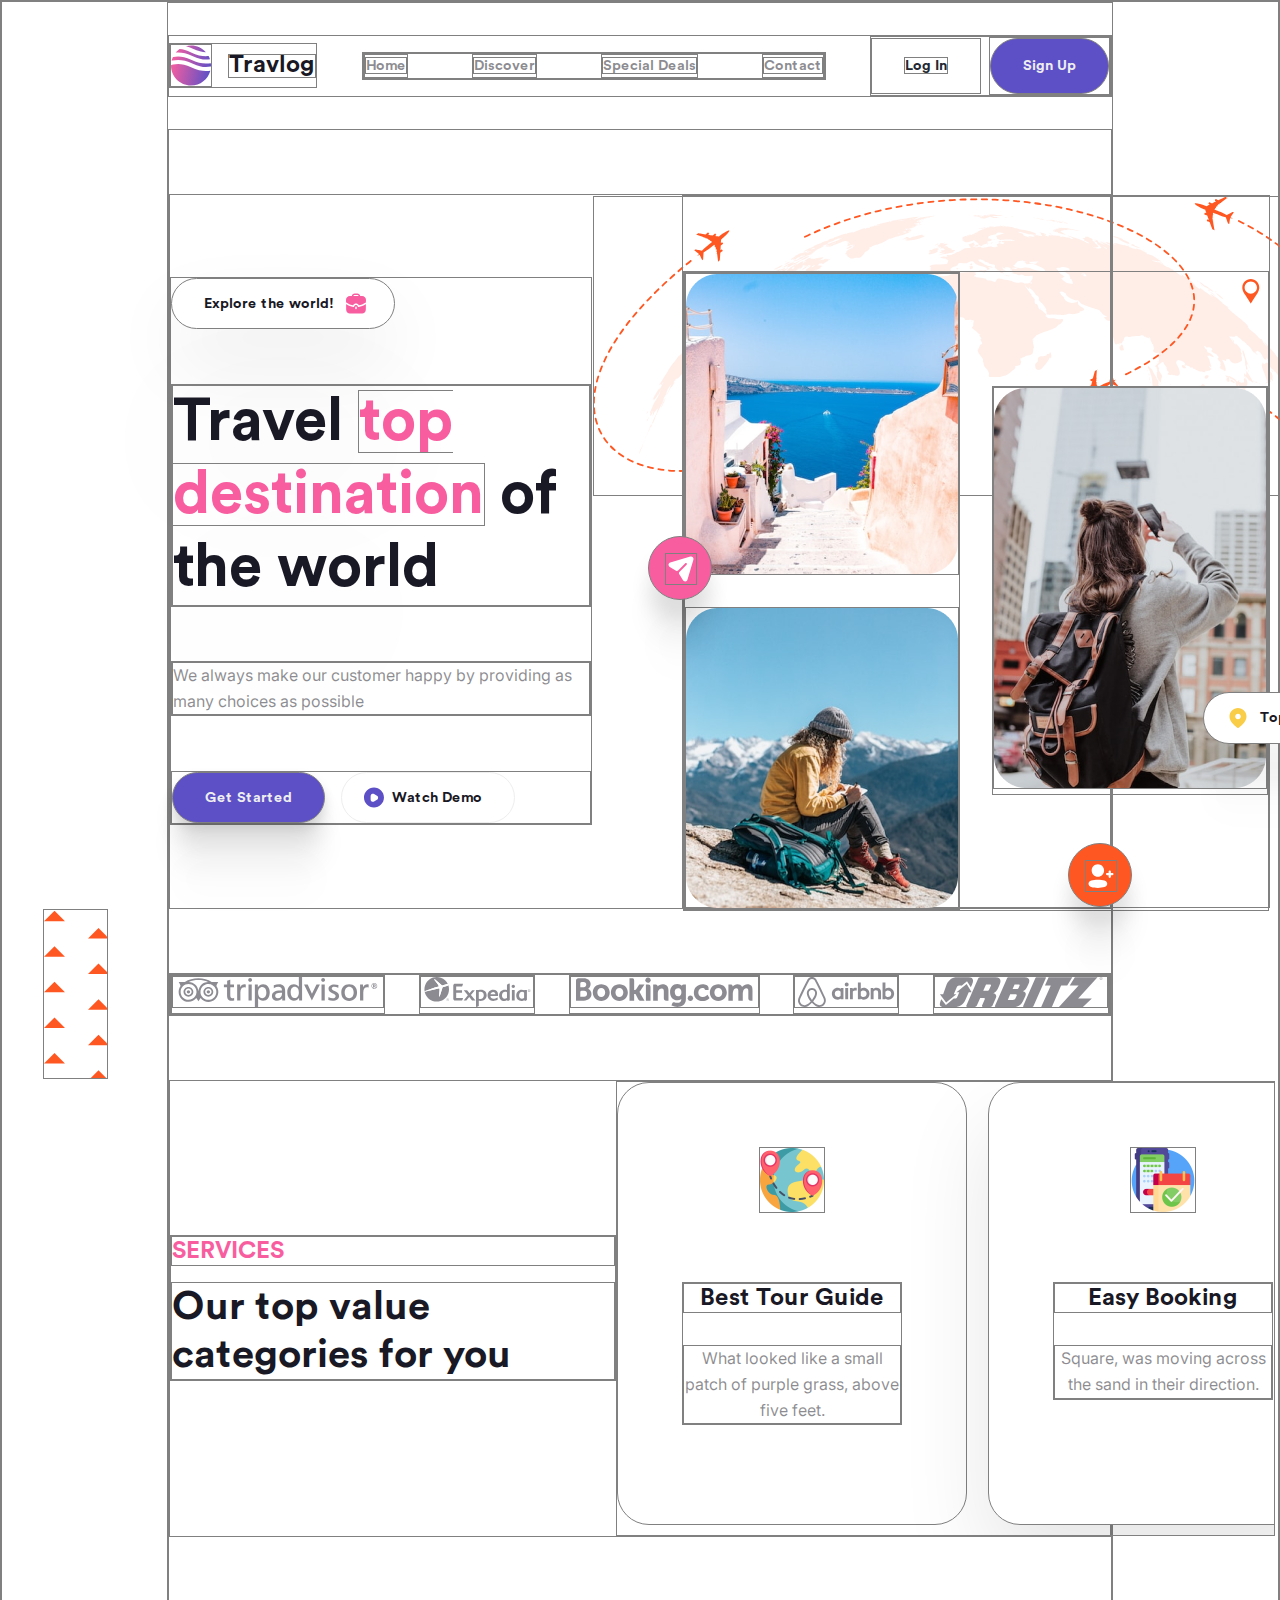
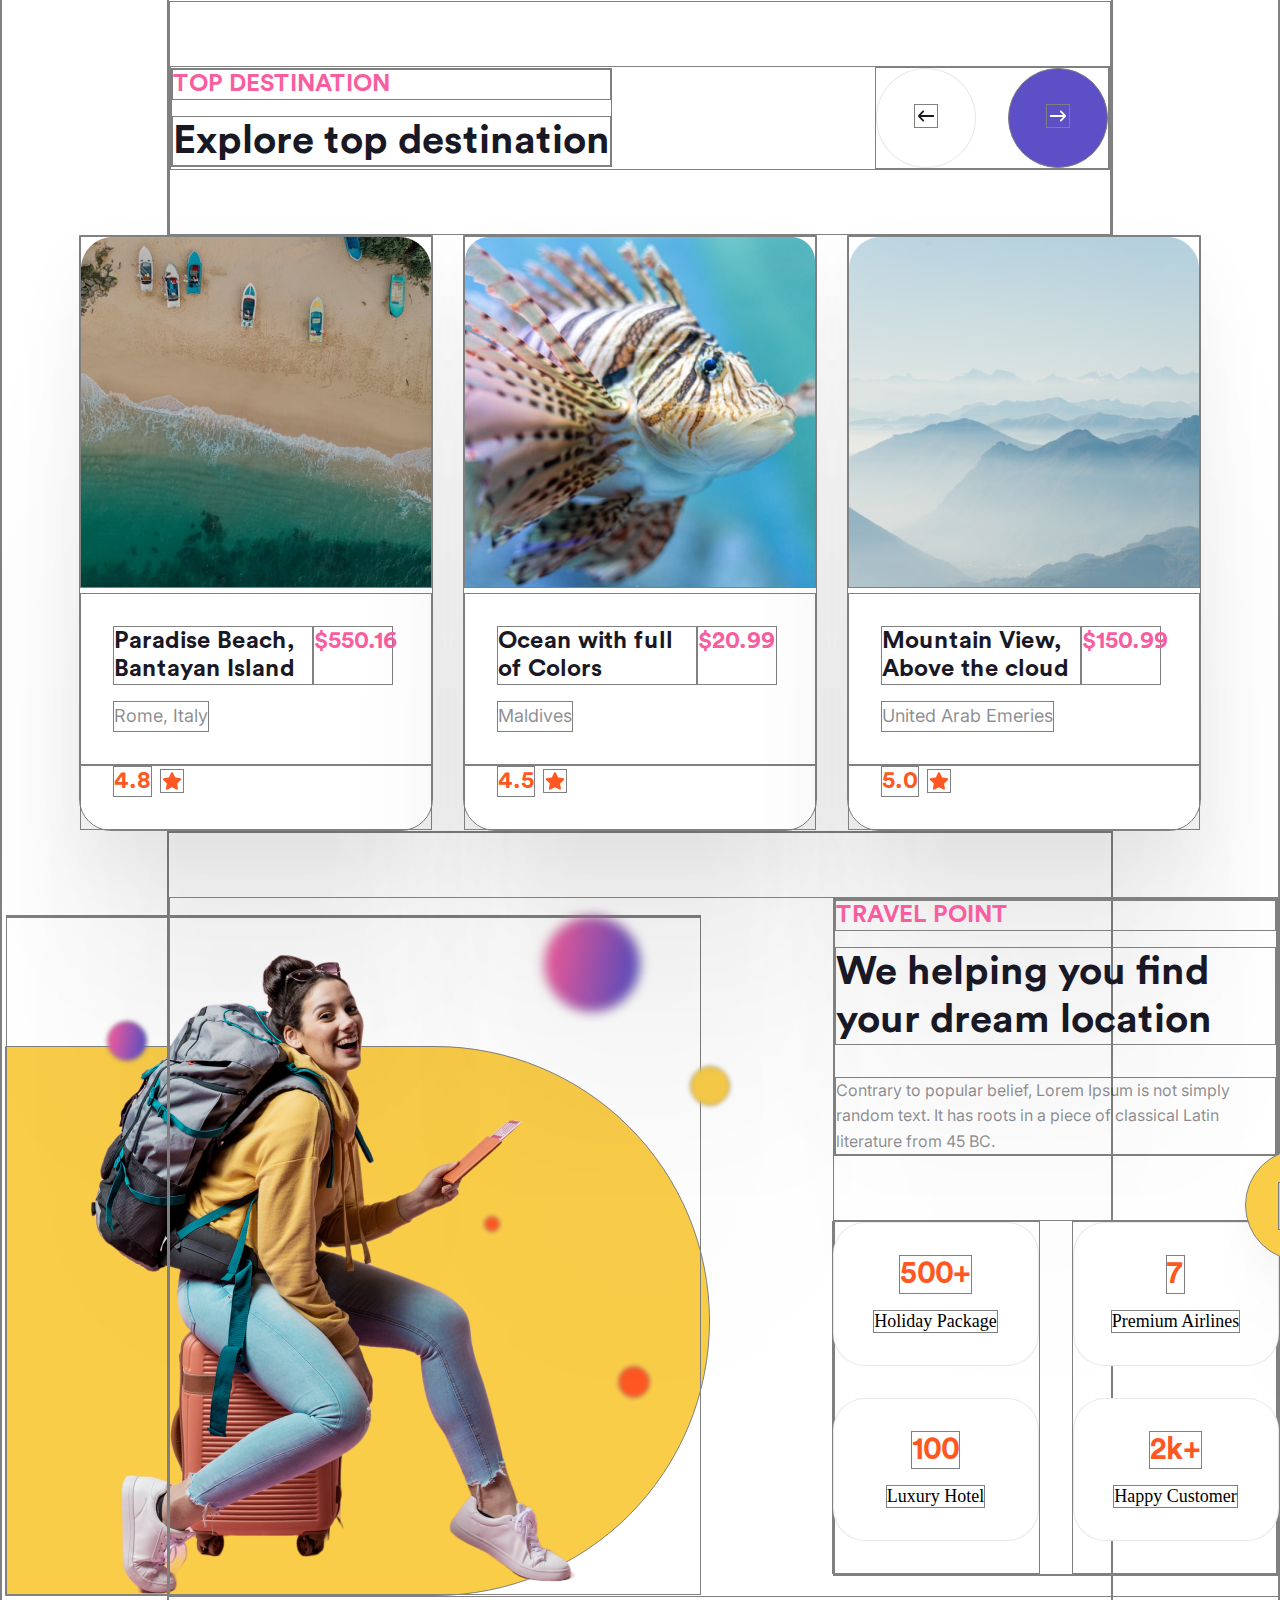
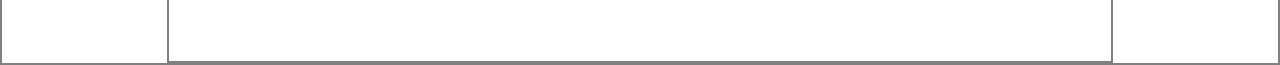
==== commit f8fe3133: "feat: section, css" ====
--- a/travlog/index.html
+++ b/travlog/index.html
@@ -613,37 +613,142 @@
             </div>
           </div>
           <div class="section__top_box__wrapper">
-            <div class="top_box">
-              <div class="box">
-                <img src="" alt="" />
-                <div>
-                  <h3></h3>
-                  <p></p>
+            <div class="box">
+              <img src="img/top1.png" alt="" />
+              <div class="box__price">
+                <h3 class="box__price_title">
+                  Paradise Beach, Bantayan Island
+                </h3>
+                <p class="box__price_price">$550.16</p>
+                <p class="box__location">Rome, Italy</p>
+              </div>
+              <div class="box__rating">
+                <p class="box__rating_text">4.8</p>
+                <svg
+                  xmlns="http://www.w3.org/2000/svg"
+                  width="24"
+                  height="24"
+                  viewBox="0 0 24 24"
+                  fill="none"
+                >
+                  <path
+                    d="M17.9184 14.3201C17.6594 14.5711 17.5404 14.9341 17.5994 15.2901L18.4884 20.2101C18.5634 20.6271 18.3874 21.0491 18.0384 21.2901C17.6964 21.5401 17.2414 21.5701 16.8684 21.3701L12.4394 19.0601C12.2854 18.9781 12.1144 18.9341 11.9394 18.9291H11.6684C11.5744 18.9431 11.4824 18.9731 11.3984 19.0191L6.96839 21.3401C6.74939 21.4501 6.50139 21.4891 6.25839 21.4501C5.66639 21.3381 5.27139 20.7741 5.36839 20.1791L6.25839 15.2591C6.31739 14.9001 6.19839 14.5351 5.93939 14.2801L2.32839 10.7801C2.02639 10.4871 1.92139 10.0471 2.05939 9.65012C2.19339 9.25412 2.53539 8.96512 2.94839 8.90012L7.91839 8.17912C8.29639 8.14012 8.62839 7.91012 8.79839 7.57012L10.9884 3.08012C11.0404 2.98012 11.1074 2.88812 11.1884 2.81012L11.2784 2.74012C11.3254 2.68812 11.3794 2.64512 11.4394 2.61012L11.5484 2.57012L11.7184 2.50012H12.1394C12.5154 2.53912 12.8464 2.76412 13.0194 3.10012L15.2384 7.57012C15.3984 7.89712 15.7094 8.12412 16.0684 8.17912L21.0384 8.90012C21.4584 8.96012 21.8094 9.25012 21.9484 9.65012C22.0794 10.0511 21.9664 10.4911 21.6584 10.7801L17.9184 14.3201Z"
+                    fill="#FF5722"
+                  />
+                </svg>
+              </div>
+            </div>
+
+            <div class="box">
+              <img src="img/top2.png" alt="" />
+              <div class="box__price">
+                <h3 class="box__price_title">Ocean with full of Colors</h3>
+                <p class="box__price_price">$20.99</p>
+                <p class="box__location">Maldives</p>
+              </div>
+              <div class="box__rating">
+                <p class="box__rating_text">4.5</p>
+                <svg
+                  xmlns="http://www.w3.org/2000/svg"
+                  width="24"
+                  height="24"
+                  viewBox="0 0 24 24"
+                  fill="none"
+                >
+                  <path
+                    d="M17.9184 14.3201C17.6594 14.5711 17.5404 14.9341 17.5994 15.2901L18.4884 20.2101C18.5634 20.6271 18.3874 21.0491 18.0384 21.2901C17.6964 21.5401 17.2414 21.5701 16.8684 21.3701L12.4394 19.0601C12.2854 18.9781 12.1144 18.9341 11.9394 18.9291H11.6684C11.5744 18.9431 11.4824 18.9731 11.3984 19.0191L6.96839 21.3401C6.74939 21.4501 6.50139 21.4891 6.25839 21.4501C5.66639 21.3381 5.27139 20.7741 5.36839 20.1791L6.25839 15.2591C6.31739 14.9001 6.19839 14.5351 5.93939 14.2801L2.32839 10.7801C2.02639 10.4871 1.92139 10.0471 2.05939 9.65012C2.19339 9.25412 2.53539 8.96512 2.94839 8.90012L7.91839 8.17912C8.29639 8.14012 8.62839 7.91012 8.79839 7.57012L10.9884 3.08012C11.0404 2.98012 11.1074 2.88812 11.1884 2.81012L11.2784 2.74012C11.3254 2.68812 11.3794 2.64512 11.4394 2.61012L11.5484 2.57012L11.7184 2.50012H12.1394C12.5154 2.53912 12.8464 2.76412 13.0194 3.10012L15.2384 7.57012C15.3984 7.89712 15.7094 8.12412 16.0684 8.17912L21.0384 8.90012C21.4584 8.96012 21.8094 9.25012 21.9484 9.65012C22.0794 10.0511 21.9664 10.4911 21.6584 10.7801L17.9184 14.3201Z"
+                    fill="#FF5722"
+                  />
+                </svg>
+              </div>
+            </div>
+
+            <div class="box">
+              <img src="img/top3.png" alt="" />
+              <div class="box__price">
+                <h3 class="box__price_title">Mountain View, Above the cloud</h3>
+                <p class="box__price_price">$150.99</p>
+                <p class="box__location">United Arab Emeries</p>
+              </div>
+              <div class="box__rating">
+                <p class="box__rating_text">5.0</p>
+                <svg
+                  xmlns="http://www.w3.org/2000/svg"
+                  width="24"
+                  height="24"
+                  viewBox="0 0 24 24"
+                  fill="none"
+                >
+                  <path
+                    d="M17.9184 14.3201C17.6594 14.5711 17.5404 14.9341 17.5994 15.2901L18.4884 20.2101C18.5634 20.6271 18.3874 21.0491 18.0384 21.2901C17.6964 21.5401 17.2414 21.5701 16.8684 21.3701L12.4394 19.0601C12.2854 18.9781 12.1144 18.9341 11.9394 18.9291H11.6684C11.5744 18.9431 11.4824 18.9731 11.3984 19.0191L6.96839 21.3401C6.74939 21.4501 6.50139 21.4891 6.25839 21.4501C5.66639 21.3381 5.27139 20.7741 5.36839 20.1791L6.25839 15.2591C6.31739 14.9001 6.19839 14.5351 5.93939 14.2801L2.32839 10.7801C2.02639 10.4871 1.92139 10.0471 2.05939 9.65012C2.19339 9.25412 2.53539 8.96512 2.94839 8.90012L7.91839 8.17912C8.29639 8.14012 8.62839 7.91012 8.79839 7.57012L10.9884 3.08012C11.0404 2.98012 11.1074 2.88812 11.1884 2.81012L11.2784 2.74012C11.3254 2.68812 11.3794 2.64512 11.4394 2.61012L11.5484 2.57012L11.7184 2.50012H12.1394C12.5154 2.53912 12.8464 2.76412 13.0194 3.10012L15.2384 7.57012C15.3984 7.89712 15.7094 8.12412 16.0684 8.17912L21.0384 8.90012C21.4584 8.96012 21.8094 9.25012 21.9484 9.65012C22.0794 10.0511 21.9664 10.4911 21.6584 10.7801L17.9184 14.3201Z"
+                    fill="#FF5722"
+                  />
+                </svg>
+              </div>
+            </div>
+          </div>
+        </section>
+        <section class="section__travel_point">
+          <div class="travel_point_left">
+            <div class="travel_point_images">
+              <div class="circle-small"></div>
+              <div class="circle-big"></div>
+              <div class="circle-orange-small"></div>
+              <div class="circle-orange-big"></div>
+              <div class="circle-yellow"></div>
+              <div class="discont-price"></div>
+            </div>
+          </div>
+          <div class="travel_point_right">
+            <div class="ticket">
+              <svg
+                xmlns="http://www.w3.org/2000/svg"
+                width="48"
+                height="48"
+                viewBox="0 0 48 48"
+                fill="none"
+              >
+                <path
+                  fill-rule="evenodd"
+                  clip-rule="evenodd"
+                  d="M39.522 24.002C39.522 25.629 40.858 26.9528 42.5 26.9528C43.328 26.9528 44 27.6186 44 28.439V33.7916C44 38.318 40.284 42 35.716 42H12.286C7.718 42 4 38.318 4 33.7916V28.439C4 27.6186 4.672 26.9528 5.5 26.9528C7.144 26.9528 8.48 25.629 8.48 24.002C8.48 22.4166 7.198 21.2236 5.5 21.2236C5.102 21.2236 4.722 21.067 4.44 20.7876C4.158 20.5082 4 20.1296 4 19.7373L4.004 14.2103C4.004 9.68402 7.72 6 12.288 6H35.712C40.28 6 43.998 9.68402 43.998 14.2103L44 19.5649C44 19.9573 43.842 20.3378 43.562 20.6152C43.28 20.8946 42.9 21.0512 42.5 21.0512C40.858 21.0512 39.522 22.375 39.522 24.002ZM28.504 25.296L30.862 23.021C31.272 22.6286 31.414 22.05 31.236 21.515C31.06 20.9798 30.6 20.5994 30.044 20.522L26.786 20.0504L25.328 17.1254C25.078 16.622 24.57 16.3089 24.004 16.3069H24C23.436 16.3069 22.928 16.6201 22.674 17.1234L21.216 20.0504L17.964 20.52C17.402 20.5994 16.942 20.9798 16.764 21.515C16.588 22.05 16.73 22.6286 17.138 23.021L19.496 25.296L18.94 28.5124C18.844 29.0672 19.07 29.6182 19.53 29.9492C19.79 30.1334 20.092 30.2286 20.398 30.2286C20.632 30.2286 20.868 30.171 21.084 30.0582L24 28.5402L26.91 30.0542C27.414 30.3216 28.012 30.28 28.47 29.9472C28.932 29.6182 29.158 29.0672 29.062 28.5124L28.504 25.296Z"
+                  fill="white"
+                  class=""
+                />
+              </svg>
+            </div>
+            <div class="travel_point_header">
+              <h2 class="travel__point_title">Travel Point</h2>
+              <h3 class="travel__point_sub-title">
+                We helping you find your dream location
+              </h3>
+              <p class="travel__point_text">
+                Contrary to popular belief, Lorem Ipsum is not simply random
+                text. It has roots in a piece of classical Latin literature from
+                45 BC.
+              </p>
+            </div>
+
+            <div class="travel_point-box">
+              <div>
+                <div class="box">
+                  <h3 class="box__title">500+</h3>
+                  <p class="box__text">Holiday Package</p>
                 </div>
-                <p></p>
-                <p></p>
-              </div>
-            </div>
-            <div class="top_box">
-              <div class="box">
-                <img src="" alt="" />
-                <div>
-                  <h3></h3>
-                  <p></p>
+                <div class="box">
+                  <h3 class="box__title">100</h3>
+                  <p class="box__text">Luxury Hotel</p>
                 </div>
-                <p></p>
-                <p></p>
-              </div>
-            </div>
-            <div class="top_box">
-              <div class="box">
-                <img src="" alt="" />
-                <div>
-                  <h3></h3>
-                  <p></p>
+              </div>
+              <div>
+                <div class="box">
+                  <h3 class="box__title">7</h3>
+                  <p class="box__text">Premium Airlines</p>
                 </div>
-                <p></p>
-                <p></p>
+                <div class="box">
+                  <h3 class="box__title">2k+</h3>
+                  <p class="box__text">Happy Customer</p>
+                </div>
               </div>
             </div>
           </div>
--- a/travlog/css/style.css
+++ b/travlog/css/style.css
@@ -27,7 +27,7 @@
   font-size: 18px;
 }
 
-.main .section__services .section__services_box__wrapper .section__services_box div p, .main .main__section .main__section__left .section__left__text {
+.main .section__travel_point .travel_point_right .travel_point-box .box .box__tex, .main .section__travel_point .travel_point_right .travel_point_header .travel__point_text, .main .section__top .section__top_box__wrapper .box .box__price .box__location, .main .section__services .section__services_box__wrapper .section__services_box div p, .main .main__section .main__section__left .section__left__text {
   color: rgba(25, 24, 37, 0.5019607843);
   font-family: "Inter";
   font-style: normal;
@@ -35,7 +35,7 @@
   line-height: 160%; /* 28.8px */
 }
 
-.main .section__top .top__wrapper .top__header .section__top_subtitle, .main .section__top .top__wrapper .top__header .section__top_title, .main .section__services .section__services_box__wrapper .section__services_box div h3, .main .section__services .section__services_header .section__services_header__text, .main .section__services .section__services_header .section__services_header__title, .main .main__section .main__section__right .main__section__right__map, .main .main__section .main__section__left .section__left__header .section__left__header_title, .main .main__section .main__section__left .section__left__div_btn, .header, .btn {
+.main .section__travel_point .travel_point_right .travel_point-box .box .box__title, .main .section__travel_point .travel_point_right .travel_point_header .travel__point_sub-title, .main .section__travel_point .travel_point_right .travel_point_header .travel__point_title, .main .section__top .section__top_box__wrapper .box .box__rating .box__rating_text, .main .section__top .section__top_box__wrapper .box .box__price .box__price_price, .main .section__top .section__top_box__wrapper .box .box__price .box__price_title, .main .section__top .top__wrapper .top__header .section__top_subtitle, .main .section__top .top__wrapper .top__header .section__top_title, .main .section__services .section__services_box__wrapper .section__services_box div h3, .main .section__services .section__services_header .section__services_header__text, .main .section__services .section__services_header .section__services_header__title, .main .main__section .main__section__right .main__section__right__map, .main .main__section .main__section__left .section__left__header .section__left__header_title, .main .main__section .main__section__left .section__left__div_btn, .header, .btn {
   color: #191825;
   font-family: CircularStd;
   font-style: normal;
@@ -331,6 +331,189 @@
 .main .section__top .top__wrapper .section__top_btn .btn__right {
   background: #5d50c6;
 }
+.main .section__top .section__top_box__wrapper {
+  display: flex;
+  gap: 30px;
+  align-items: center;
+  justify-content: center;
+}
+.main .section__top .section__top_box__wrapper .box {
+  border-radius: 0px 0px 32px 32px;
+  background: #fff;
+  box-shadow: 0px 0px 0px 0px rgba(0, 0, 0, 0.05), 0px 32px 71px 0px rgba(0, 0, 0, 0.05), 0px 128px 128px 0px rgba(0, 0, 0, 0.04), 0px 288px 173px 0px rgba(0, 0, 0, 0.03), 0px 513px 205px 0px rgba(0, 0, 0, 0.01), 0px 801px 224px 0px rgba(0, 0, 0, 0);
+}
+.main .section__top .section__top_box__wrapper .box .box__price {
+  padding: 32px;
+  display: flex;
+  flex-wrap: wrap;
+}
+.main .section__top .section__top_box__wrapper .box .box__price .box__price_title {
+  font-size: 1.5rem;
+  width: 200px;
+}
+.main .section__top .section__top_box__wrapper .box .box__price .box__price_price {
+  font-size: 1.5rem;
+  width: 80px;
+  color: #f85e9f;
+}
+.main .section__top .section__top_box__wrapper .box .box__price .box__location {
+  margin-top: 16px;
+}
+.main .section__top .section__top_box__wrapper .box .box__rating {
+  display: flex;
+  gap: 8px;
+  padding: 0 32px 32px 32px;
+  align-items: center;
+  justify-content: flex-start;
+}
+.main .section__top .section__top_box__wrapper .box .box__rating .box__rating_text {
+  font-size: 1.5rem;
+  color: #ff5722;
+}
+.main .section__travel_point {
+  margin: 64px 0;
+  position: relative;
+  width: 1275px;
+  height: 700px;
+  display: flex;
+  gap: 42px;
+  align-items: flex-start;
+}
+.main .section__travel_point .travel_point_left {
+  position: absolute;
+  left: -165px;
+  z-index: -1;
+  border-radius: 0px 500px 500px 0px;
+  background: #facd49;
+  width: 705px;
+  height: 550px;
+  bottom: 0;
+}
+.main .section__travel_point .travel_point_left .travel_point_images {
+  background-image: url(../img/travelPoint1.png);
+  position: absolute;
+  width: 695px;
+  height: 680px;
+  z-index: 1;
+  left: 0;
+  bottom: 0;
+}
+.main .section__travel_point .travel_point_left .travel_point_images .circle-small {
+  width: 40px;
+  height: 40px;
+  position: absolute;
+  z-index: 1;
+  left: 100px;
+  top: 105px;
+  filter: blur(2px);
+  background: linear-gradient(281deg, #5d50c6 7.11%, #f85e9f 93.54%);
+  border-radius: 100px;
+}
+.main .section__travel_point .travel_point_left .travel_point_images .circle-big {
+  width: 96px;
+  height: 96px;
+  flex-shrink: 0;
+  filter: blur(6px);
+  background: linear-gradient(281deg, #5d50c6 7.11%, #f85e9f 93.54%);
+  border-radius: 100px;
+  position: absolute;
+  right: 60px;
+}
+.main .section__travel_point .travel_point_left .travel_point_images .circle-orange-small {
+  background-color: #ff5722;
+  filter: blur(2px);
+  width: 16px;
+  height: 16px;
+  border-radius: 100px;
+  position: absolute;
+  right: 0;
+  top: 300px;
+  right: 200px;
+}
+.main .section__travel_point .travel_point_left .travel_point_images .circle-orange-big {
+  width: 32px;
+  height: 32px;
+  background-color: #ff5722;
+  filter: blur(2px);
+  border-radius: 100px;
+  position: absolute;
+  top: 450px;
+  right: 50px;
+}
+.main .section__travel_point .travel_point_left .travel_point_images .circle-yellow {
+  width: 40px;
+  height: 40px;
+  border-radius: 100px;
+  position: absolute;
+  right: -30px;
+  top: 150px;
+  background-color: #facd49;
+  filter: blur(2px);
+}
+.main .section__travel_point .travel_point_right {
+  position: absolute;
+  right: 165px;
+  width: 445px;
+}
+.main .section__travel_point .travel_point_right .ticket {
+  position: absolute;
+  right: -80px;
+  top: 250px;
+  width: 112px;
+  height: 112px;
+  padding: 32px;
+  border-radius: 100px;
+  background: #facd49;
+  box-shadow: 0px 0px 0px 0px rgba(0, 0, 0, 0.03), 0px 15px 34px 0px rgba(0, 0, 0, 0.03), 0px 62px 62px 0px rgba(0, 0, 0, 0.02), 0px 139px 83px 0px rgba(0, 0, 0, 0.01), 0px 246px 99px 0px rgba(0, 0, 0, 0), 0px 385px 108px 0px rgba(0, 0, 0, 0);
+}
+.main .section__travel_point .travel_point_right .ticket svg {
+  width: 48px;
+  height: 48px;
+}
+.main .section__travel_point .travel_point_right .travel_point_header {
+  display: flex;
+  flex-direction: column;
+  gap: 16px;
+}
+.main .section__travel_point .travel_point_right .travel_point_header .travel__point_title {
+  font-size: 1.5rem;
+  color: #f85e9f;
+  text-transform: uppercase;
+}
+.main .section__travel_point .travel_point_right .travel_point_header .travel__point_sub-title {
+  font-size: 2.5rem;
+  margin-bottom: 16px;
+}
+.main .section__travel_point .travel_point_right .travel_point_header .travel__point_text {
+  font-size: 1rem;
+}
+.main .section__travel_point .travel_point_right .travel_point-box {
+  margin-top: 64px;
+  display: flex;
+  gap: 32px;
+  justify-content: center;
+  align-items: center;
+}
+.main .section__travel_point .travel_point_right .travel_point-box .box {
+  justify-content: center;
+  align-items: center;
+  margin-bottom: 32px;
+  width: 206px;
+  display: flex;
+  flex-direction: column;
+  gap: 16px;
+  border-radius: 32px;
+  border: 1px solid rgba(25, 24, 37, 0.1);
+  background: #fff;
+  padding: 32px;
+}
+.main .section__travel_point .travel_point_right .travel_point-box .box .box__title {
+  color: #ff5722;
+  font-size: 1.9rem;
+}
+.main .section__travel_point .travel_point_right .travel_point-box .box .box__tex {
+  color: #191825;
+}
 
 .object {
   position: absolute;
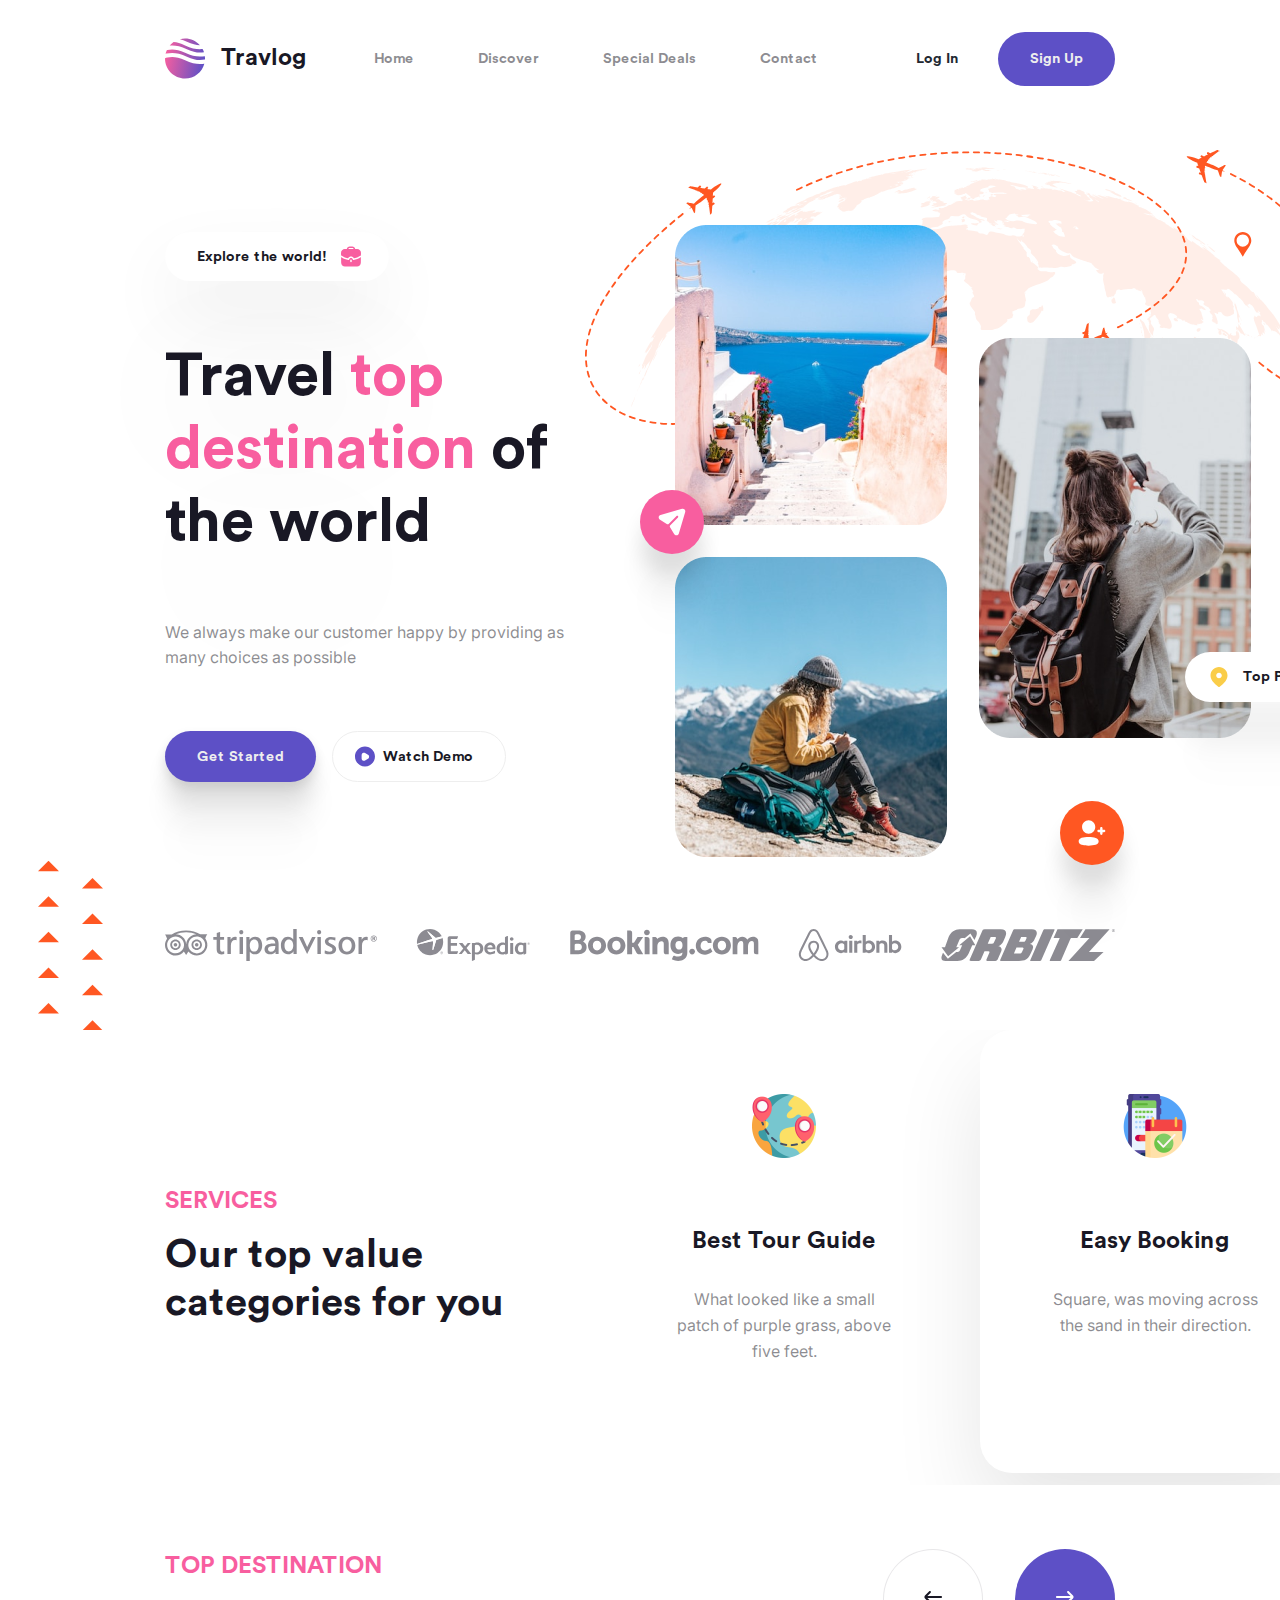
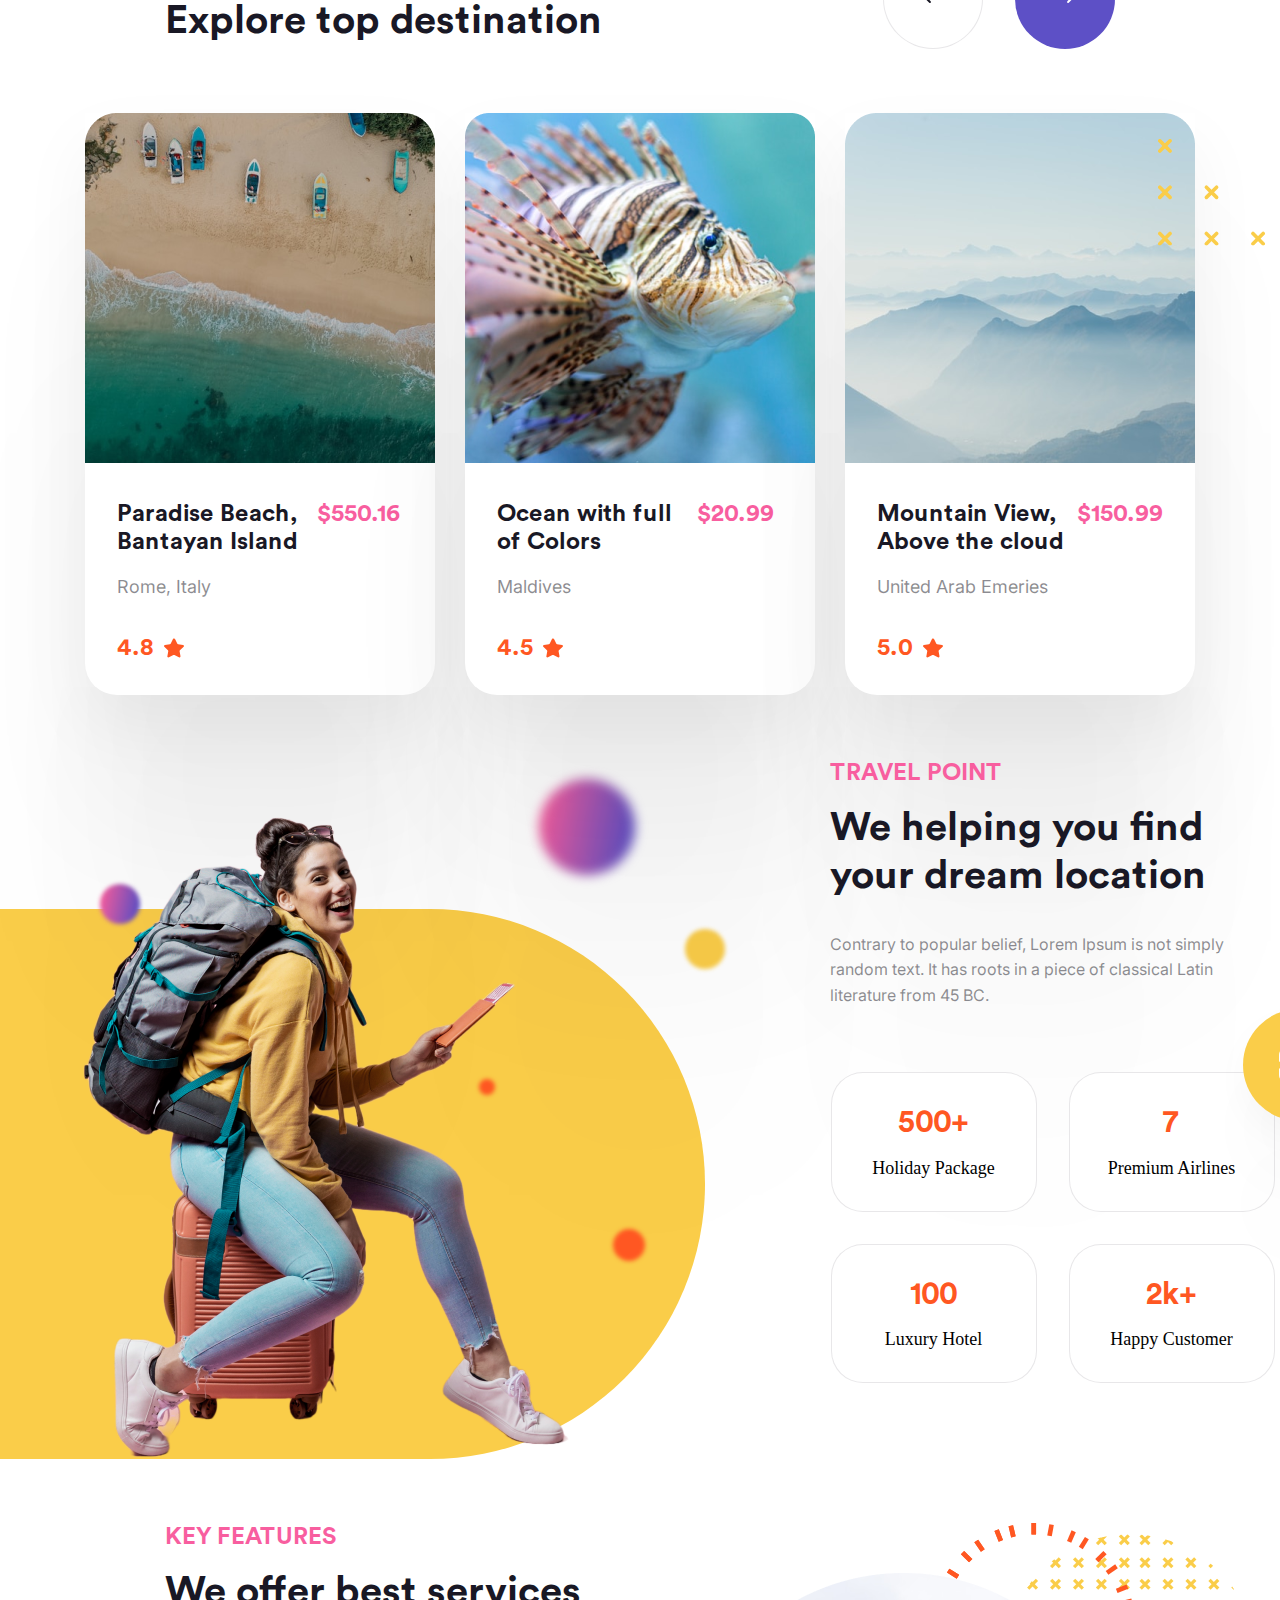
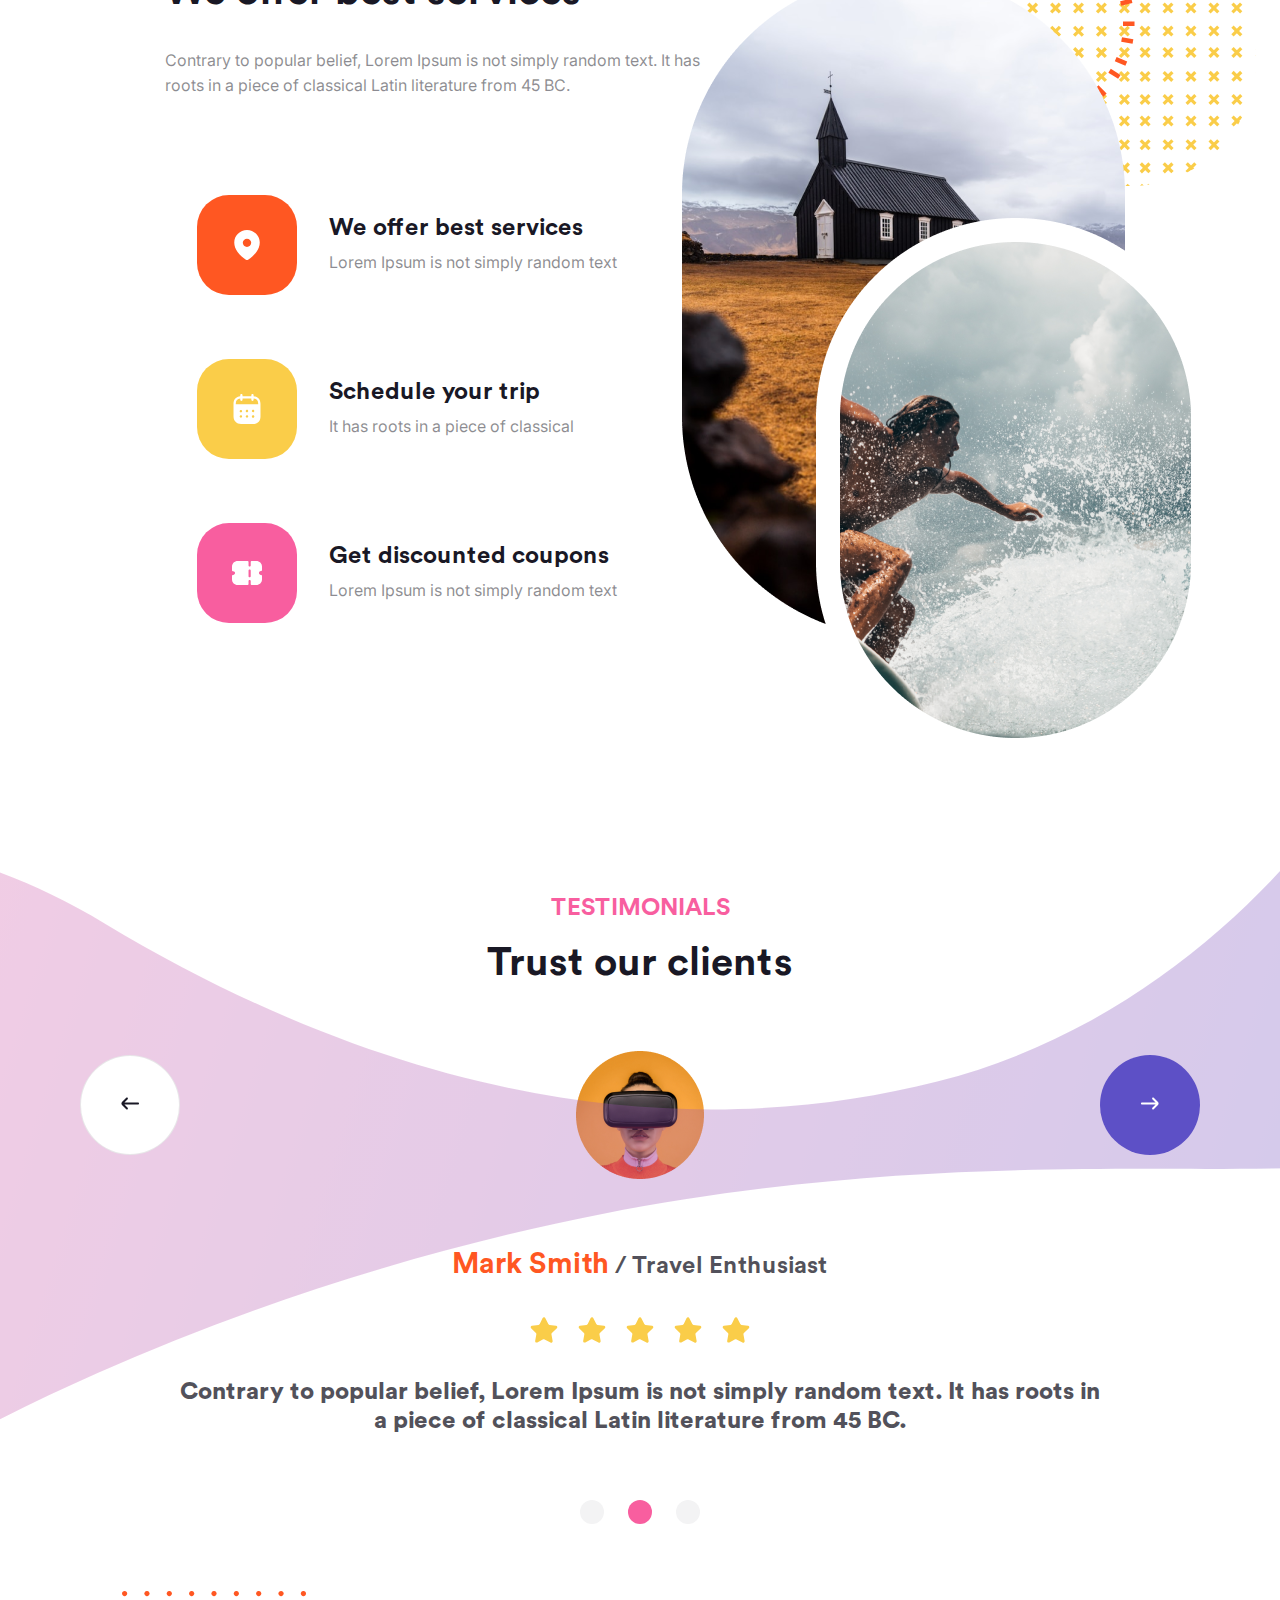
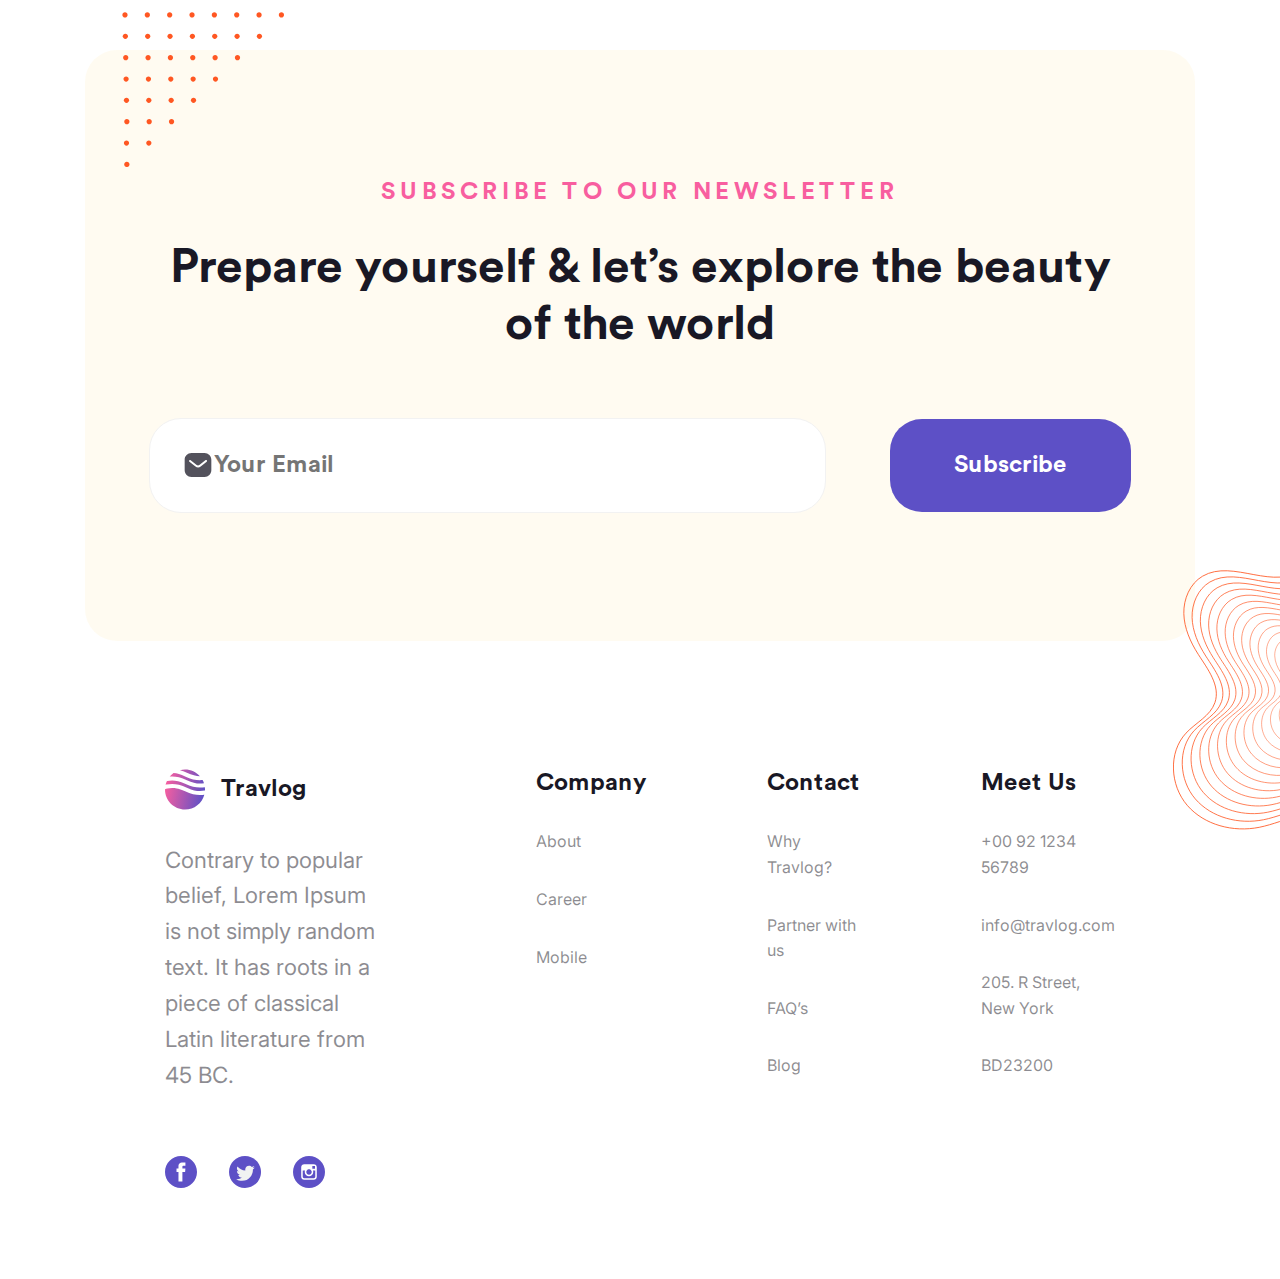
==== commit 73cc6292: "feat: all section, footer" ====
--- a/travlog/index.html
+++ b/travlog/index.html
@@ -16,25 +16,25 @@
         <nav class="header__nav_bar">
           <ul class="header__menu">
             <li class="menu__item">
-              <a href="" class="menu__link link">Home</a>
+              <a href="#home" class="menu__link link">Home</a>
             </li>
             <li class="menu__item">
-              <a href="" class="menu__link link">Discover</a>
+              <a href="#discover" class="menu__link link">Discover</a>
             </li>
             <li class="menu__item">
-              <a href="" class="menu__link link">Special Deals</a>
+              <a href="#special" class="menu__link link">Special Deals</a>
             </li>
             <li class="menu__item">
-              <a href="" class="menu__link link">Contact</a>
+              <a href="#contact" class="menu__link link">Contact</a>
             </li>
           </ul>
         </nav>
         <div class="header__user">
           <div class="user">
-            <a href="#" class="login link">Log In</a>
+            <a href="err/err.html" class="login link">Log In</a>
           </div>
           <div class="signin">
-            <a href="#" class="login link">Sign Up</a>
+            <a href="err/err.html" class="login link">Sign Up</a>
           </div>
         </div>
       </header>
@@ -538,7 +538,7 @@
           </div>
           <div class="object"></div>
         </section>
-        <section class="section__services">
+        <section class="section__services" id="home">
           <div class="section__services_header">
             <h2 class="section__services_header__title">Services</h2>
             <p class="section__services_header__text">
@@ -576,6 +576,107 @@
           </div>
         </section>
         <section class="section__top">
+          <div class="obj">
+            <svg
+              xmlns="http://www.w3.org/2000/svg"
+              width="107"
+              height="107"
+              viewBox="0 0 107 107"
+              fill="none"
+            >
+              <g clip-path="url(#clip0_832_1229)">
+                <path
+                  d="M12.0265 1.81995L1.82007 12.0264"
+                  stroke="#FACD49"
+                  stroke-width="3.63995"
+                  stroke-linecap="round"
+                  stroke-linejoin="round"
+                />
+                <path
+                  d="M1.82007 1.81995L12.0265 12.0264"
+                  stroke="#FACD49"
+                  stroke-width="3.63995"
+                  stroke-linecap="round"
+                  stroke-linejoin="round"
+                />
+                <path
+                  d="M12.0265 48.1638L1.82007 58.3848"
+                  stroke="#FACD49"
+                  stroke-width="3.63995"
+                  stroke-linecap="round"
+                  stroke-linejoin="round"
+                />
+                <path
+                  d="M1.82007 48.1638L12.0265 58.3848"
+                  stroke="#FACD49"
+                  stroke-width="3.63995"
+                  stroke-linecap="round"
+                  stroke-linejoin="round"
+                />
+                <path
+                  d="M12.0265 94.5223L1.82007 104.729"
+                  stroke="#FACD49"
+                  stroke-width="3.63995"
+                  stroke-linecap="round"
+                  stroke-linejoin="round"
+                />
+                <path
+                  d="M1.82007 94.5223L12.0265 104.729"
+                  stroke="#FACD49"
+                  stroke-width="3.63995"
+                  stroke-linecap="round"
+                  stroke-linejoin="round"
+                />
+                <path
+                  d="M58.6036 48.1638L48.3972 58.3848"
+                  stroke="#FACD49"
+                  stroke-width="3.63995"
+                  stroke-linecap="round"
+                  stroke-linejoin="round"
+                />
+                <path
+                  d="M48.3972 48.1638L58.6036 58.3848"
+                  stroke="#FACD49"
+                  stroke-width="3.63995"
+                  stroke-linecap="round"
+                  stroke-linejoin="round"
+                />
+                <path
+                  d="M58.6036 94.5223L48.3972 104.729"
+                  stroke="#FACD49"
+                  stroke-width="3.63995"
+                  stroke-linecap="round"
+                  stroke-linejoin="round"
+                />
+                <path
+                  d="M48.3972 94.5223L58.6036 104.729"
+                  stroke="#FACD49"
+                  stroke-width="3.63995"
+                  stroke-linecap="round"
+                  stroke-linejoin="round"
+                />
+                <path
+                  d="M105.18 94.5223L94.9736 104.729"
+                  stroke="#FACD49"
+                  stroke-width="3.63995"
+                  stroke-linecap="round"
+                  stroke-linejoin="round"
+                />
+                <path
+                  d="M94.9736 94.5223L105.18 104.729"
+                  stroke="#FACD49"
+                  stroke-width="3.63995"
+                  stroke-linecap="round"
+                  stroke-linejoin="round"
+                />
+              </g>
+              <defs>
+                <clipPath id="clip0_832_1229">
+                  <rect width="107" height="106.549" fill="white" />
+                </clipPath>
+              </defs>
+            </svg>
+          </div>
           <div class="top__wrapper">
             <div class="top__header">
               <h2 class="section__top_title">Top Destination</h2>
@@ -688,7 +789,7 @@
             </div>
           </div>
         </section>
-        <section class="section__travel_point">
+        <section class="section__travel_point" id="discover">
           <div class="travel_point_left">
             <div class="travel_point_images">
               <div class="circle-small"></div>
@@ -753,7 +854,291 @@
             </div>
           </div>
         </section>
+        <section class="section__key-features" id="special">
+          <div class="section__key-features-left">
+            <div class="section__key-features__header">
+              <h2 class="section__key-features__title">Key features</h2>
+              <h3 class="section__key-features__subtitle">
+                We offer best services
+              </h3>
+              <p class="section__key-features__text">
+                Contrary to popular belief, Lorem Ipsum is not simply random
+                text. It has roots in a piece of classical Latin literature from
+                45 BC.
+              </p>
+            </div>
+            <div class="key__box">
+              <div class="box">
+                <svg
+                  xmlns="http://www.w3.org/2000/svg"
+                  width="48"
+                  height="48"
+                  viewBox="0 0 48 48"
+                  fill="none"
+                  class="img"
+                >
+                  <path
+                    fill-rule="evenodd"
+                    clip-rule="evenodd"
+                    d="M7 20.6356C7 11.4358 14.6878 4 23.9868 4C33.3122 4 41 11.4358 41 20.6356C41 25.2714 39.314 29.5752 36.539 33.2232C33.4776 37.247 29.7044 40.753 25.457 43.5048C24.485 44.1408 23.6078 44.1888 22.5408 43.5048C18.2695 40.753 14.4962 37.247 11.461 33.2232C8.68396 29.5752 7 25.2714 7 20.6356ZM18.3885 21.1536C18.3885 24.2354 20.9034 26.6594 23.9868 26.6594C27.0724 26.6594 29.6116 24.2354 29.6116 21.1536C29.6116 18.0956 27.0724 15.5537 23.9868 15.5537C20.9034 15.5537 18.3885 18.0956 18.3885 21.1536Z"
+                    fill="white"
+                  />
+                </svg>
+                <div class="box__content">
+                  <h3 class="box__title">We offer best services</h3>
+                  <p class="box__text">Lorem Ipsum is not simply random text</p>
+                </div>
+              </div>
+              <div class="box">
+                <img src="img/calendar.svg" alt="" class="img imgcalendar" />
+                <div class="box__content">
+                  <h3 class="box__title">Schedule your trip</h3>
+                  <p class="box__text">It has roots in a piece of classical</p>
+                </div>
+              </div>
+              <div class="box">
+                <img src="img/ticket.svg" alt="" class="img imgticket" />
+                <div class="box__content">
+                  <h3 class="box__title">Get discounted coupons</h3>
+                  <p class="box__text">Lorem Ipsum is not simply random text</p>
+                </div>
+              </div>
+            </div>
+          </div>
+          <div class="section__key-features-right">
+            <div class="section__key-features-bg">
+              <img src="img/keybg.svg" alt="" class="img1" />
+              <img src="img/key1.png" alt="" class="img3" />
+              <img src="img/key2.png" alt="" class="img2" />
+            </div>
+          </div>
+        </section>
+
+        <section class="section__testimonials">
+          <div class="section__testimonials-bg"></div>
+          <div class="section__testimonials-btns">
+            <button class="testimonials-btns__left">
+              <svg
+                xmlns="http://www.w3.org/2000/svg"
+                width="24"
+                height="25"
+                viewBox="0 0 24 25"
+                fill="none"
+              >
+                <path
+                  d="M6.41418 11.5H20C20.5523 11.5 21 11.9478 21 12.5C21 13.0523 20.5523 13.5 20 13.5H6.41418L9.65683 16.7427C10.0473 17.1332 10.0473 17.7664 9.65683 18.1569C9.2663 18.5474 8.63314 18.5474 8.24261 18.1569L3.99997 13.9143C3.21892 13.1332 3.21892 11.8669 3.99997 11.0858L8.24261 6.84319C8.63314 6.45266 9.2663 6.45266 9.65683 6.84319C10.0473 7.23371 10.0473 7.86688 9.65683 8.2574L6.41418 11.5Z"
+                  fill="#191825"
+                />
+              </svg>
+            </button>
+            <button class="testimonials-btns__right">
+              <svg
+                xmlns="http://www.w3.org/2000/svg"
+                width="24"
+                height="25"
+                viewBox="0 0 24 25"
+                fill="none"
+              >
+                <path
+                  d="M17.5857 11.5H3.99991C3.44762 11.5 2.99991 11.9478 2.99991 12.5C2.99991 13.0523 3.44762 13.5 3.99991 13.5H17.5857L14.3431 16.7427C13.9525 17.1332 13.9525 17.7664 14.3431 18.1569C14.7336 18.5474 15.3667 18.5474 15.7573 18.1569L19.9999 13.9143C20.781 13.1332 20.781 11.8669 19.9999 11.0858L15.7573 6.84319C15.3667 6.45266 14.7336 6.45266 14.3431 6.84319C13.9525 7.23371 13.9525 7.86688 14.3431 8.2574L17.5857 11.5Z"
+                  fill="white"
+                />
+              </svg>
+            </button>
+          </div>
+          <div class="section__testimonials__header">
+            <h2 class="section__testimonials__title">Testimonials</h2>
+            <h3 class="section__testimonials__subtitle">Trust our clients</h3>
+          </div>
+          <div>
+            <img src="img/Testimonials1.png" alt="" />
+          </div>
+          <div class="section__testimonials__content">
+            <h3 class="section__testimonials__content_title">
+              <span>Mark Smith</span> / Travel Enthusiast
+            </h3>
+            <div class="stars">
+              <svg
+                xmlns="http://www.w3.org/2000/svg"
+                width="32"
+                height="32"
+                viewBox="0 0 32 32"
+                fill="none"
+              >
+                <path
+                  d="M23.8912 19.0935C23.5459 19.4281 23.3872 19.9121 23.4659 20.3868L24.6512 26.9468C24.7512 27.5028 24.5165 28.0655 24.0512 28.3868C23.5952 28.7201 22.9885 28.7601 22.4912 28.4935L16.5859 25.4135C16.3805 25.3041 16.1525 25.2455 15.9192 25.2388H15.5579C15.4325 25.2575 15.3099 25.2975 15.1979 25.3588L9.29118 28.4535C8.99918 28.6001 8.66852 28.6521 8.34452 28.6001C7.55518 28.4508 7.02852 27.6988 7.15785 26.9055L8.34452 20.3455C8.42318 19.8668 8.26452 19.3801 7.91918 19.0401L3.10452 14.3735C2.70185 13.9828 2.56185 13.3961 2.74585 12.8668C2.92452 12.3388 3.38052 11.9535 3.93118 11.8668L10.5578 10.9055C11.0619 10.8535 11.5045 10.5468 11.7312 10.0935L14.6512 4.10683C14.7205 3.9735 14.8099 3.85083 14.9179 3.74683L15.0379 3.6535C15.1005 3.58416 15.1725 3.52683 15.2525 3.48016L15.3979 3.42683L15.6245 3.3335H16.1859C16.6872 3.3855 17.1285 3.6855 17.3592 4.1335L20.3179 10.0935C20.5312 10.5295 20.9459 10.8322 21.4245 10.9055L28.0512 11.8668C28.6112 11.9468 29.0792 12.3335 29.2645 12.8668C29.4392 13.4015 29.2885 13.9881 28.8779 14.3735L23.8912 19.0935Z"
+                  fill="#FACD49"
+                />
+              </svg>
+              <svg
+                xmlns="http://www.w3.org/2000/svg"
+                width="32"
+                height="32"
+                viewBox="0 0 32 32"
+                fill="none"
+              >
+                <path
+                  d="M23.8912 19.0935C23.5459 19.4281 23.3872 19.9121 23.4659 20.3868L24.6512 26.9468C24.7512 27.5028 24.5165 28.0655 24.0512 28.3868C23.5952 28.7201 22.9885 28.7601 22.4912 28.4935L16.5859 25.4135C16.3805 25.3041 16.1525 25.2455 15.9192 25.2388H15.5579C15.4325 25.2575 15.3099 25.2975 15.1979 25.3588L9.29118 28.4535C8.99918 28.6001 8.66852 28.6521 8.34452 28.6001C7.55518 28.4508 7.02852 27.6988 7.15785 26.9055L8.34452 20.3455C8.42318 19.8668 8.26452 19.3801 7.91918 19.0401L3.10452 14.3735C2.70185 13.9828 2.56185 13.3961 2.74585 12.8668C2.92452 12.3388 3.38052 11.9535 3.93118 11.8668L10.5578 10.9055C11.0619 10.8535 11.5045 10.5468 11.7312 10.0935L14.6512 4.10683C14.7205 3.9735 14.8099 3.85083 14.9179 3.74683L15.0379 3.6535C15.1005 3.58416 15.1725 3.52683 15.2525 3.48016L15.3979 3.42683L15.6245 3.3335H16.1859C16.6872 3.3855 17.1285 3.6855 17.3592 4.1335L20.3179 10.0935C20.5312 10.5295 20.9459 10.8322 21.4245 10.9055L28.0512 11.8668C28.6112 11.9468 29.0792 12.3335 29.2645 12.8668C29.4392 13.4015 29.2885 13.9881 28.8779 14.3735L23.8912 19.0935Z"
+                  fill="#FACD49"
+                />
+              </svg>
+              <svg
+                xmlns="http://www.w3.org/2000/svg"
+                width="32"
+                height="32"
+                viewBox="0 0 32 32"
+                fill="none"
+              >
+                <path
+                  d="M23.8912 19.0935C23.5459 19.4281 23.3872 19.9121 23.4659 20.3868L24.6512 26.9468C24.7512 27.5028 24.5165 28.0655 24.0512 28.3868C23.5952 28.7201 22.9885 28.7601 22.4912 28.4935L16.5859 25.4135C16.3805 25.3041 16.1525 25.2455 15.9192 25.2388H15.5579C15.4325 25.2575 15.3099 25.2975 15.1979 25.3588L9.29118 28.4535C8.99918 28.6001 8.66852 28.6521 8.34452 28.6001C7.55518 28.4508 7.02852 27.6988 7.15785 26.9055L8.34452 20.3455C8.42318 19.8668 8.26452 19.3801 7.91918 19.0401L3.10452 14.3735C2.70185 13.9828 2.56185 13.3961 2.74585 12.8668C2.92452 12.3388 3.38052 11.9535 3.93118 11.8668L10.5578 10.9055C11.0619 10.8535 11.5045 10.5468 11.7312 10.0935L14.6512 4.10683C14.7205 3.9735 14.8099 3.85083 14.9179 3.74683L15.0379 3.6535C15.1005 3.58416 15.1725 3.52683 15.2525 3.48016L15.3979 3.42683L15.6245 3.3335H16.1859C16.6872 3.3855 17.1285 3.6855 17.3592 4.1335L20.3179 10.0935C20.5312 10.5295 20.9459 10.8322 21.4245 10.9055L28.0512 11.8668C28.6112 11.9468 29.0792 12.3335 29.2645 12.8668C29.4392 13.4015 29.2885 13.9881 28.8779 14.3735L23.8912 19.0935Z"
+                  fill="#FACD49"
+                />
+              </svg>
+              <svg
+                xmlns="http://www.w3.org/2000/svg"
+                width="32"
+                height="32"
+                viewBox="0 0 32 32"
+                fill="none"
+              >
+                <path
+                  d="M23.8912 19.0935C23.5459 19.4281 23.3872 19.9121 23.4659 20.3868L24.6512 26.9468C24.7512 27.5028 24.5165 28.0655 24.0512 28.3868C23.5952 28.7201 22.9885 28.7601 22.4912 28.4935L16.5859 25.4135C16.3805 25.3041 16.1525 25.2455 15.9192 25.2388H15.5579C15.4325 25.2575 15.3099 25.2975 15.1979 25.3588L9.29118 28.4535C8.99918 28.6001 8.66852 28.6521 8.34452 28.6001C7.55518 28.4508 7.02852 27.6988 7.15785 26.9055L8.34452 20.3455C8.42318 19.8668 8.26452 19.3801 7.91918 19.0401L3.10452 14.3735C2.70185 13.9828 2.56185 13.3961 2.74585 12.8668C2.92452 12.3388 3.38052 11.9535 3.93118 11.8668L10.5578 10.9055C11.0619 10.8535 11.5045 10.5468 11.7312 10.0935L14.6512 4.10683C14.7205 3.9735 14.8099 3.85083 14.9179 3.74683L15.0379 3.6535C15.1005 3.58416 15.1725 3.52683 15.2525 3.48016L15.3979 3.42683L15.6245 3.3335H16.1859C16.6872 3.3855 17.1285 3.6855 17.3592 4.1335L20.3179 10.0935C20.5312 10.5295 20.9459 10.8322 21.4245 10.9055L28.0512 11.8668C28.6112 11.9468 29.0792 12.3335 29.2645 12.8668C29.4392 13.4015 29.2885 13.9881 28.8779 14.3735L23.8912 19.0935Z"
+                  fill="#FACD49"
+                />
+              </svg>
+              <svg
+                xmlns="http://www.w3.org/2000/svg"
+                width="32"
+                height="32"
+                viewBox="0 0 32 32"
+                fill="none"
+              >
+                <path
+                  d="M23.8912 19.0935C23.5459 19.4281 23.3872 19.9121 23.4659 20.3868L24.6512 26.9468C24.7512 27.5028 24.5165 28.0655 24.0512 28.3868C23.5952 28.7201 22.9885 28.7601 22.4912 28.4935L16.5859 25.4135C16.3805 25.3041 16.1525 25.2455 15.9192 25.2388H15.5579C15.4325 25.2575 15.3099 25.2975 15.1979 25.3588L9.29118 28.4535C8.99918 28.6001 8.66852 28.6521 8.34452 28.6001C7.55518 28.4508 7.02852 27.6988 7.15785 26.9055L8.34452 20.3455C8.42318 19.8668 8.26452 19.3801 7.91918 19.0401L3.10452 14.3735C2.70185 13.9828 2.56185 13.3961 2.74585 12.8668C2.92452 12.3388 3.38052 11.9535 3.93118 11.8668L10.5578 10.9055C11.0619 10.8535 11.5045 10.5468 11.7312 10.0935L14.6512 4.10683C14.7205 3.9735 14.8099 3.85083 14.9179 3.74683L15.0379 3.6535C15.1005 3.58416 15.1725 3.52683 15.2525 3.48016L15.3979 3.42683L15.6245 3.3335H16.1859C16.6872 3.3855 17.1285 3.6855 17.3592 4.1335L20.3179 10.0935C20.5312 10.5295 20.9459 10.8322 21.4245 10.9055L28.0512 11.8668C28.6112 11.9468 29.0792 12.3335 29.2645 12.8668C29.4392 13.4015 29.2885 13.9881 28.8779 14.3735L23.8912 19.0935Z"
+                  fill="#FACD49"
+                />
+              </svg>
+            </div>
+            <div class="section__testimonials__content_text">
+              Contrary to popular belief, Lorem Ipsum is not simply random text.
+              It has roots in a piece of classical Latin literature from 45 BC.
+            </div>
+          </div>
+          <div class="section__testimonials_btn">
+            <div>
+              <svg
+                xmlns="http://www.w3.org/2000/svg"
+                width="24"
+                height="24"
+                viewBox="0 0 24 24"
+                fill="none"
+              >
+                <circle
+                  cx="12"
+                  cy="12"
+                  r="12"
+                  fill="#191825"
+                  fill-opacity="0.05"
+                />
+              </svg>
+            </div>
+            <div>
+              <svg
+                xmlns="http://www.w3.org/2000/svg"
+                width="24"
+                height="24"
+                viewBox="0 0 24 24"
+                fill="none"
+              >
+                <circle cx="12" cy="12" r="12" fill="#F85E9F" />
+              </svg>
+            </div>
+            <div>
+              <svg
+                xmlns="http://www.w3.org/2000/svg"
+                width="24"
+                height="24"
+                viewBox="0 0 24 24"
+                fill="none"
+              >
+                <circle
+                  cx="12"
+                  cy="12"
+                  r="12"
+                  fill="#191825"
+                  fill-opacity="0.05"
+                />
+              </svg>
+            </div>
+          </div>
+        </section>
+        <section class="section__subcribe">
+          <div class="bg"></div>
+          <div class="bg2"></div>
+          <form
+            action="err/err.html"
+            method="get"
+            class="section__subcribe__form"
+          >
+            <div class="form__header">
+              <h2 class="form__title">subscribe to our newsletter</h2>
+              <h3 class="form__subtitle">
+                Prepare yourself & let’s explore the beauty of the world
+              </h3>
+            </div>
+            <div class="form__inputs">
+              <input
+                type="email"
+                name=""
+                id=""
+                class="form__input"
+                placeholder="Your Email"
+              />
+              <button type="submit" class="form_btn">Subscribe</button>
+            </div>
+          </form>
+        </section>
       </main>
+      <footer class="footer">
+        <div class="footer__header">
+          <div class="footer__logo">
+            <img src="img/logo.svg" alt="logo Travlog" />
+            <h1 class="logo__text">Travlog</h1>
+          </div>
+          <p class="footer__text">
+            Contrary to popular belief, Lorem Ipsum is not simply random text.
+            It has roots in a piece of classical Latin literature from 45 BC.
+          </p>
+
+          <div class="footer__social_link">
+            <a href=""><img src="img/fb.svg" alt="" /></a>
+            <a href=""><img src="img/tw.svg" alt="" /></a>
+            <a href=""><img src="img/inst.svg" alt="" /></a>
+          </div>
+        </div>
+        <div class="footer__us">
+          <div class="company us">
+            <h2>Company</h2>
+            <p><a href="" class="link">About</a></p>
+            <p><a href="" class="link">Career</a></p>
+            <p><a href="" class="link">Mobile</a></p>
+          </div>
+          <div class="contact us">
+            <h2>Contact</h2>
+            <p><a href="" class="link">Why Travlog?</a></p>
+            <p><a href="" class="link">Partner with us</a></p>
+            <p><a href="" class="link">FAQ’s</a></p>
+            <p><a href="" class="link">Blog</a></p>
+          </div>
+          <div class="meet_us us" id="contact">
+            <h2>Meet Us</h2>
+            <p><a href="tel:+" class="link">+00 92 1234 56789</a></p>
+            <p><a href="mailto:" class="link">info@travlog.com</a></p>
+            <p><a href="" class="link">205. R Street, New York</a></p>
+            <p><a href="" class="link">BD23200</a></p>
+          </div>
+        </div>
+      </footer>
     </div>
   </body>
 </html>
--- a/travlog/css/style.css
+++ b/travlog/css/style.css
@@ -13,12 +13,22 @@
   border: solid 1px #f2f2f2;
 }
 
+button,
+button:active,
+button:focus {
+  border: none;
+}
+
 @font-face {
   font-family: "CircularStd";
   src: url(../fonts/CircularStd-Bold.ttf);
 }
-* {
-  border: 1px solid gray;
+@font-face {
+  font-family: "CircularStdMedium";
+  src: url(../fonts/CircularStd-Medium.ttf);
+}
+html {
+  scroll-behavior: smooth;
 }
 
 body {
@@ -27,7 +37,7 @@
   font-size: 18px;
 }
 
-.main .section__travel_point .travel_point_right .travel_point-box .box .box__tex, .main .section__travel_point .travel_point_right .travel_point_header .travel__point_text, .main .section__top .section__top_box__wrapper .box .box__price .box__location, .main .section__services .section__services_box__wrapper .section__services_box div p, .main .main__section .main__section__left .section__left__text {
+.footer .footer__us .us p, .footer .footer__header .footer__text, .main .section__key-features .section__key-features-left .key__box .box .box__content .box__text, .main .section__key-features .section__key-features-left .section__key-features__header .section__key-features__text, .main .section__travel_point .travel_point_right .travel_point-box .box .box__tex, .main .section__travel_point .travel_point_right .travel_point_header .travel__point_text, .main .section__top .section__top_box__wrapper .box .box__price .box__location, .main .section__services .section__services_box__wrapper .section__services_box div p, .main .main__section .main__section__left .section__left__text {
   color: rgba(25, 24, 37, 0.5019607843);
   font-family: "Inter";
   font-style: normal;
@@ -35,7 +45,7 @@
   line-height: 160%; /* 28.8px */
 }
 
-.main .section__travel_point .travel_point_right .travel_point-box .box .box__title, .main .section__travel_point .travel_point_right .travel_point_header .travel__point_sub-title, .main .section__travel_point .travel_point_right .travel_point_header .travel__point_title, .main .section__top .section__top_box__wrapper .box .box__rating .box__rating_text, .main .section__top .section__top_box__wrapper .box .box__price .box__price_price, .main .section__top .section__top_box__wrapper .box .box__price .box__price_title, .main .section__top .top__wrapper .top__header .section__top_subtitle, .main .section__top .top__wrapper .top__header .section__top_title, .main .section__services .section__services_box__wrapper .section__services_box div h3, .main .section__services .section__services_header .section__services_header__text, .main .section__services .section__services_header .section__services_header__title, .main .main__section .main__section__right .main__section__right__map, .main .main__section .main__section__left .section__left__header .section__left__header_title, .main .main__section .main__section__left .section__left__div_btn, .header, .btn {
+.footer .footer__us .us h2, .footer .footer__header .footer__logo .logo__text, .main .section__subcribe .section__subcribe__form .form__inputs .form_btn, .main .section__subcribe .section__subcribe__form .form__inputs .form__input, .main .section__subcribe .section__subcribe__form .form__header .form__subtitle, .main .section__subcribe .section__subcribe__form .form__header .form__title, .main .section__testimonials .section__testimonials__content .section__testimonials__content_text, .main .section__testimonials .section__testimonials__content .section__testimonials__content_title span, .main .section__testimonials .section__testimonials__content .section__testimonials__content_title, .main .section__testimonials .section__testimonials__header .section__testimonials__subtitle, .main .section__testimonials .section__testimonials__header .section__testimonials__title, .main .section__key-features .section__key-features-left .key__box .box .box__content .box__title, .main .section__key-features .section__key-features-left .section__key-features__header .section__key-features__subtitle, .main .section__key-features .section__key-features-left .section__key-features__header .section__key-features__title, .main .section__travel_point .travel_point_right .travel_point-box .box .box__title, .main .section__travel_point .travel_point_right .travel_point_header .travel__point_sub-title, .main .section__travel_point .travel_point_right .travel_point_header .travel__point_title, .main .section__top .section__top_box__wrapper .box .box__rating .box__rating_text, .main .section__top .section__top_box__wrapper .box .box__price .box__price_price, .main .section__top .section__top_box__wrapper .box .box__price .box__price_title, .main .section__top .top__wrapper .top__header .section__top_subtitle, .main .section__top .top__wrapper .top__header .section__top_title, .main .section__services .section__services_box__wrapper .section__services_box div h3, .main .section__services .section__services_header .section__services_header__text, .main .section__services .section__services_header .section__services_header__title, .main .main__section .main__section__right .main__section__right__map, .main .main__section .main__section__left .section__left__header .section__left__header_title, .main .main__section .main__section__left .section__left__div_btn, .header, .btn {
   color: #191825;
   font-family: CircularStd;
   font-style: normal;
@@ -296,6 +306,16 @@
   background: #fff;
   left: 742px;
 }
+.main .section__top {
+  position: relative;
+}
+.main .section__top .obj {
+  position: absolute;
+  width: 107px;
+  height: 106.549px;
+  right: -150px;
+  top: 190px;
+}
 .main .section__top .top__wrapper {
   margin: 64px 0;
   display: flex;
@@ -514,6 +534,279 @@
 .main .section__travel_point .travel_point_right .travel_point-box .box .box__tex {
   color: #191825;
 }
+.main .section__key-features {
+  display: flex;
+  gap: 42px;
+}
+.main .section__key-features .section__key-features-left {
+  display: flex;
+  flex-direction: column;
+  gap: 64px;
+}
+.main .section__key-features .section__key-features-left .section__key-features__header {
+  display: flex;
+  flex-direction: column;
+  gap: 16px;
+}
+.main .section__key-features .section__key-features-left .section__key-features__header .section__key-features__title {
+  font-size: 1.5rem;
+  text-transform: uppercase;
+  color: #f85e9f;
+}
+.main .section__key-features .section__key-features-left .section__key-features__header .section__key-features__subtitle {
+  font-size: 2.5rem;
+}
+.main .section__key-features .section__key-features-left .section__key-features__header .section__key-features__text {
+  font-size: 1rem;
+  margin-top: 16px;
+}
+.main .section__key-features .section__key-features-left .key__box .box {
+  display: flex;
+  padding: 32px;
+}
+.main .section__key-features .section__key-features-left .key__box .box svg {
+  background: #ff5722;
+}
+.main .section__key-features .section__key-features-left .key__box .box .imgcalendar {
+  background: #facd49;
+}
+.main .section__key-features .section__key-features-left .key__box .box .imgticket {
+  background: #f85e9f;
+}
+.main .section__key-features .section__key-features-left .key__box .box .img {
+  width: 100px;
+  height: 100px;
+  padding: 32px;
+  border-radius: 32px;
+}
+.main .section__key-features .section__key-features-left .key__box .box .box__content {
+  padding-left: 32px;
+  display: flex;
+  flex-direction: column;
+  gap: 8px;
+  align-items: flex-start;
+  justify-content: center;
+}
+.main .section__key-features .section__key-features-left .key__box .box .box__content .box__title {
+  font-size: 1.5rem;
+}
+.main .section__key-features .section__key-features-left .key__box .box .box__content .box__text {
+  font-size: 1rem;
+}
+.main .section__key-features .section__key-features-right {
+  position: relative;
+  width: 600px;
+}
+.main .section__key-features .section__key-features-right .img1 {
+  position: absolute;
+  right: -244px;
+  z-index: -1;
+}
+.main .section__key-features .section__key-features-right .img3 {
+  position: absolute;
+  top: 50px;
+  left: -80px;
+}
+.main .section__key-features .section__key-features-right .img2 {
+  position: absolute;
+  bottom: -107px;
+  right: -100px;
+}
+.main .section__testimonials {
+  margin: 175px auto;
+  width: 920px;
+  height: 645px;
+  position: relative;
+  text-align: center;
+  display: flex;
+  flex-direction: column;
+  gap: 64px;
+}
+.main .section__testimonials .section__testimonials-btns {
+  position: relative;
+}
+.main .section__testimonials .section__testimonials-btns .testimonials-btns__left {
+  border-radius: 100px;
+  border: 1px solid rgba(25, 24, 37, 0.1);
+  background: #fff;
+  width: 100px;
+  height: 100px;
+  position: absolute;
+  left: -100px;
+  bottom: -325px;
+}
+.main .section__testimonials .section__testimonials-btns .testimonials-btns__right {
+  border-radius: 100px;
+  background: #5d50c6;
+  width: 100px;
+  height: 100px;
+  color: white;
+  right: -100px;
+  bottom: -325px;
+  position: absolute;
+}
+.main .section__testimonials .section__testimonials__header {
+  display: flex;
+  justify-content: center;
+  align-items: center;
+  flex-direction: column;
+  gap: 16px;
+}
+.main .section__testimonials .section__testimonials__header .section__testimonials__title {
+  font-size: 1.5rem;
+  text-transform: uppercase;
+  color: #f85e9f;
+}
+.main .section__testimonials .section__testimonials__header .section__testimonials__subtitle {
+  font-size: 2.5rem;
+}
+.main .section__testimonials .section__testimonials__content {
+  display: flex;
+  flex-direction: column;
+  gap: 32px;
+}
+.main .section__testimonials .section__testimonials__content .section__testimonials__content_title {
+  font-size: 1.5rem;
+  color: rgba(25, 24, 37, 0.75);
+}
+.main .section__testimonials .section__testimonials__content .section__testimonials__content_title span {
+  font-size: 1.8rem;
+  color: #ff5722;
+}
+.main .section__testimonials .section__testimonials__content .stars {
+  display: flex;
+  justify-content: center;
+  gap: 16px;
+  align-items: center;
+}
+.main .section__testimonials .section__testimonials__content .section__testimonials__content_text {
+  font-size: 1.5rem;
+  color: rgba(25, 24, 37, 0.75);
+  font-family: CircularStdMedium;
+}
+.main .section__testimonials .section__testimonials_btn {
+  display: flex;
+  justify-content: center;
+  align-items: center;
+  gap: 24px;
+}
+.main .section__subcribe {
+  margin: 64px auto;
+  display: flex;
+  justify-content: center;
+  align-items: center;
+  position: relative;
+}
+.main .section__subcribe .bg {
+  background-image: url(../img/Graphic_Elements.svg);
+  width: 183.86px;
+  height: 176.35px;
+  position: absolute;
+  top: -59px;
+  left: -43px;
+}
+.main .section__subcribe .bg2 {
+  background-image: url(../img/OBJECTSsub.svg);
+  position: absolute;
+  width: 332px;
+  height: 351.949px;
+  background-repeat: no-repeat;
+  right: -390px;
+  bottom: -220px;
+}
+.main .section__subcribe .section__subcribe__form {
+  width: 1110px;
+  padding: 128px 64px;
+  border-radius: 32px;
+  background: rgba(250, 205, 73, 0.08);
+  display: flex;
+  flex-direction: column;
+  gap: 64px;
+  text-align: center;
+}
+.main .section__subcribe .section__subcribe__form .form__header {
+  display: flex;
+  flex-direction: column;
+  gap: 32px;
+}
+.main .section__subcribe .section__subcribe__form .form__header .form__title {
+  text-transform: uppercase;
+  font-size: 1.5rem;
+  color: #f85e9f;
+  letter-spacing: 4.6px;
+}
+.main .section__subcribe .section__subcribe__form .form__header .form__subtitle {
+  font-size: 3rem;
+}
+.main .section__subcribe .section__subcribe__form .form__inputs {
+  display: flex;
+  gap: 64px;
+  align-items: center;
+}
+.main .section__subcribe .section__subcribe__form .form__inputs .form__input {
+  border-radius: 32px;
+  padding: 32px 32px 32px 64px;
+  width: 683px;
+  font-size: 1.5rem;
+  background-image: url(../img/message.svg);
+  background-repeat: no-repeat;
+  background-position: left 32px center;
+}
+.main .section__subcribe .section__subcribe__form .form__inputs .form_btn {
+  padding: 32px 64px;
+  border-radius: 32px;
+  font-size: 1.5rem;
+  color: white;
+  background: #5d50c6;
+}
+
+.footer {
+  margin: 128px auto 86px auto;
+  display: flex;
+  gap: 158px;
+}
+.footer .footer__header {
+  display: flex;
+  flex-direction: column;
+  width: 278px;
+  gap: 32px;
+}
+.footer .footer__header .footer__logo {
+  display: flex;
+  align-items: center;
+  gap: 16px;
+}
+.footer .footer__header .footer__logo .logo__text {
+  font-size: 1.5rem;
+}
+.footer .footer__header .footer__text {
+  margin-bottom: 32px;
+  font-size: 1.4rem;
+}
+.footer .footer__header .footer__social_link {
+  display: flex;
+  align-items: center;
+  gap: 32px;
+}
+.footer .footer__us {
+  display: flex;
+  gap: 121px;
+}
+.footer .footer__us .us {
+  display: flex;
+  flex-direction: column;
+  gap: 32px;
+}
+.footer .footer__us .us h2 {
+  font-size: 1.5rem;
+}
+.footer .footer__us .us p {
+  font-size: 1rem;
+}
+
+button {
+  cursor: pointer;
+}
 
 .object {
   position: absolute;
@@ -524,6 +817,16 @@
   bottom: -64px;
 }
 
+.section__testimonials-bg {
+  background-image: url(../img/Testimonialsbg.svg);
+  position: absolute;
+  width: 1440px;
+  height: 900px;
+  left: -265px;
+  top: -200px;
+  opacity: 0.3;
+}
+
 /*scrollbar*/
 .section__services_box__wrapper::-webkit-scrollbar {
   width: 13px; /* Толщина скроллбара */
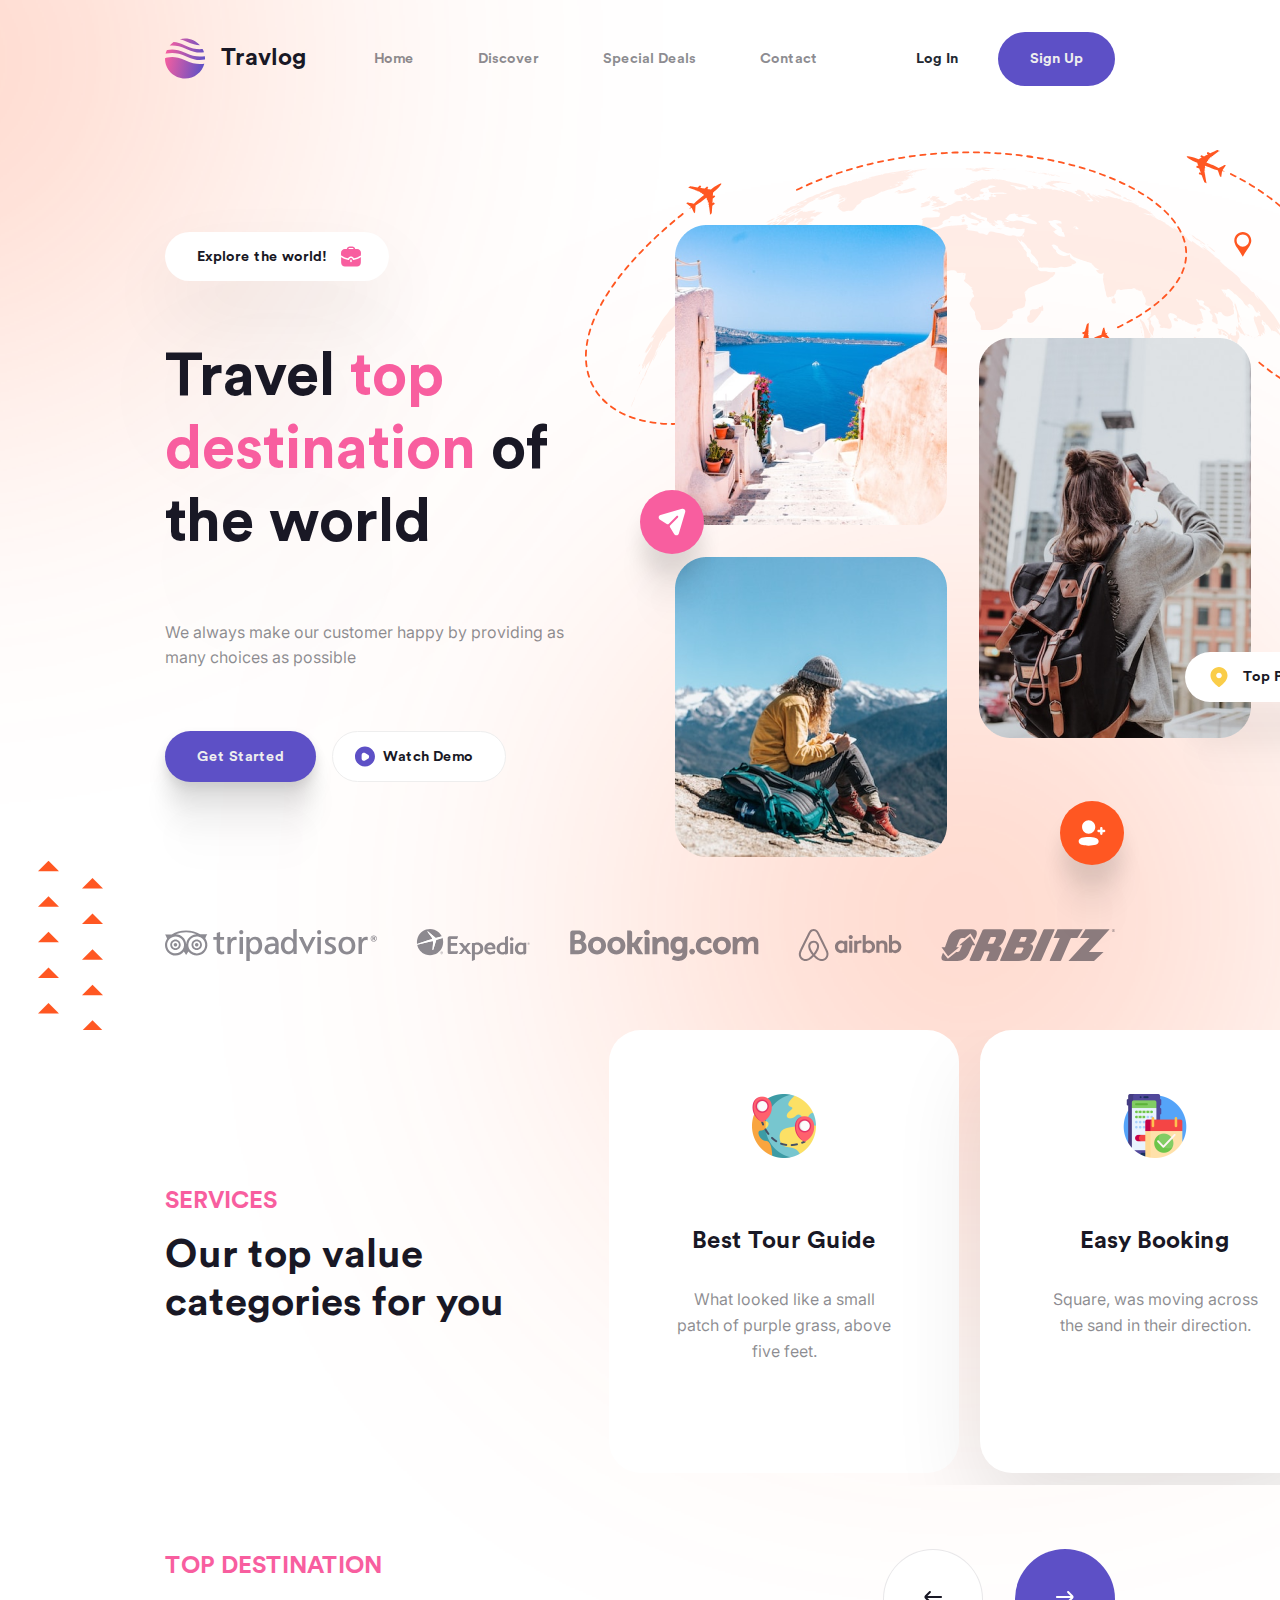
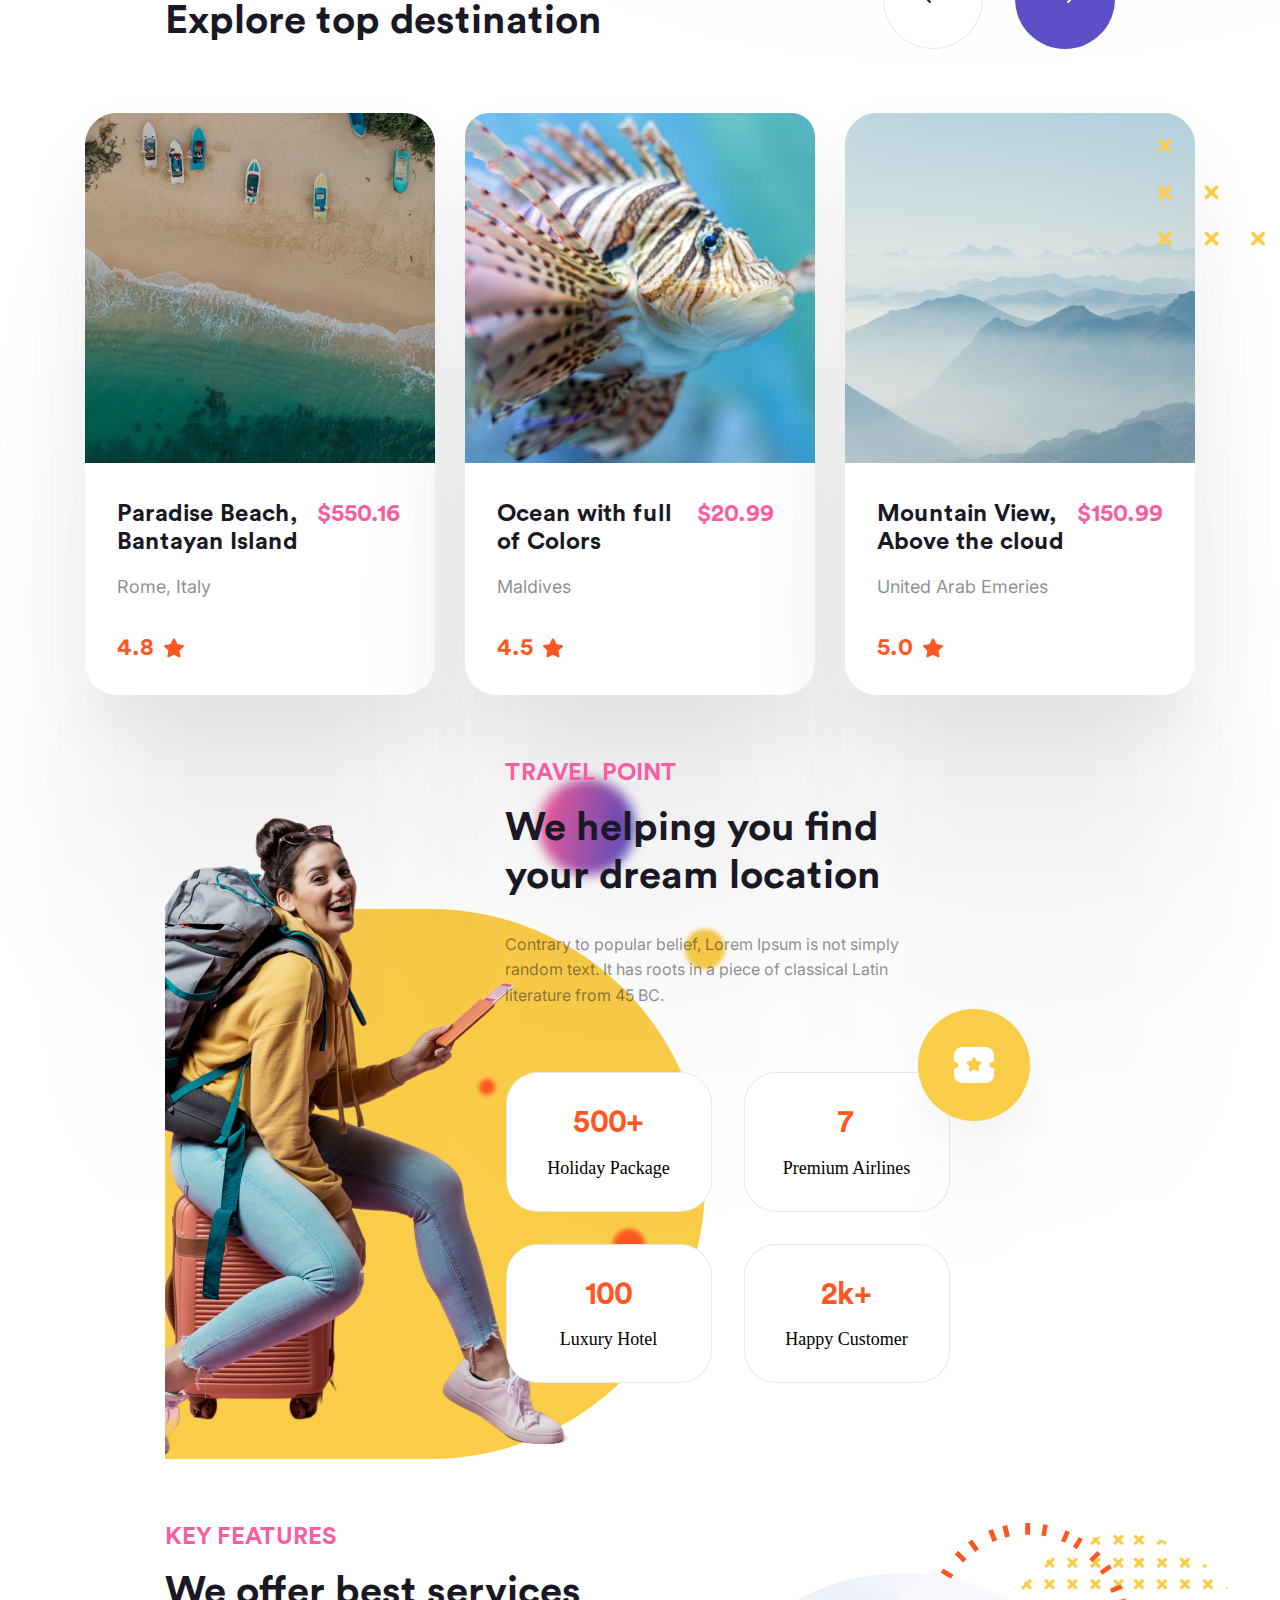
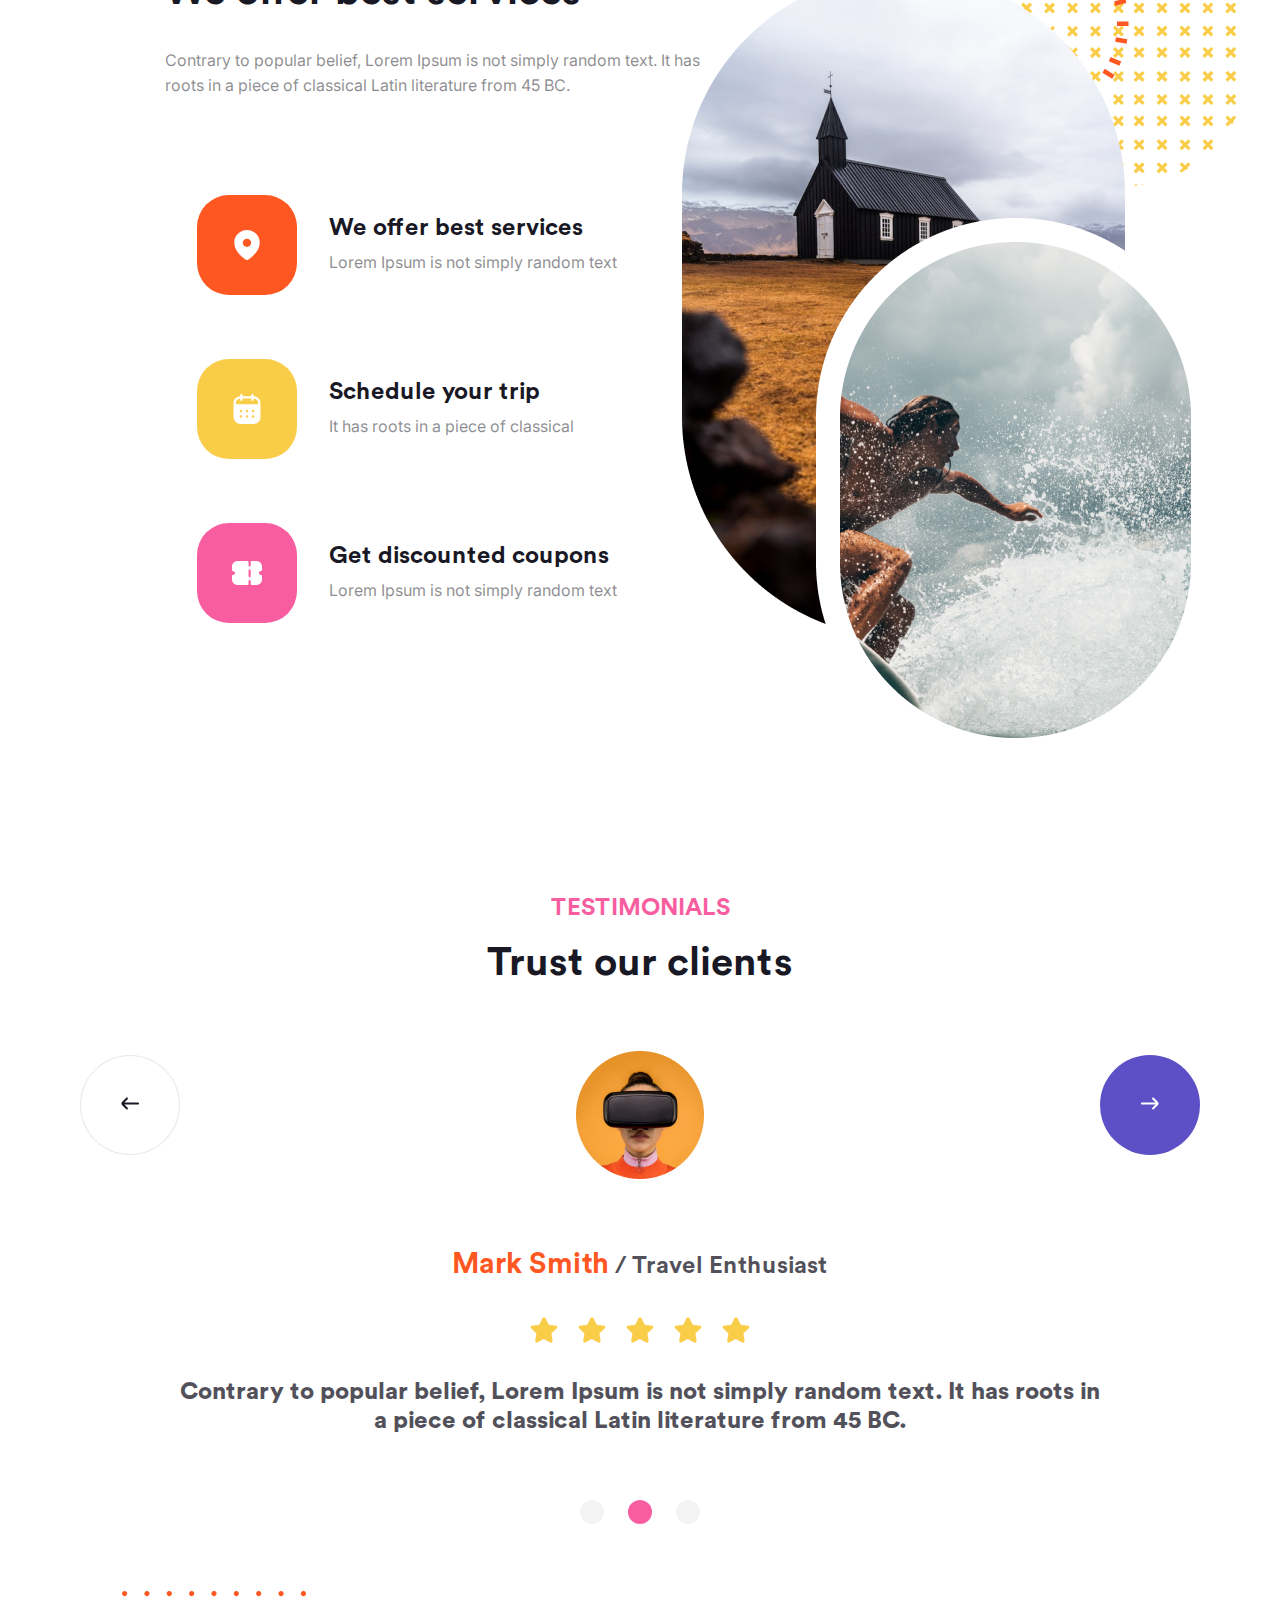
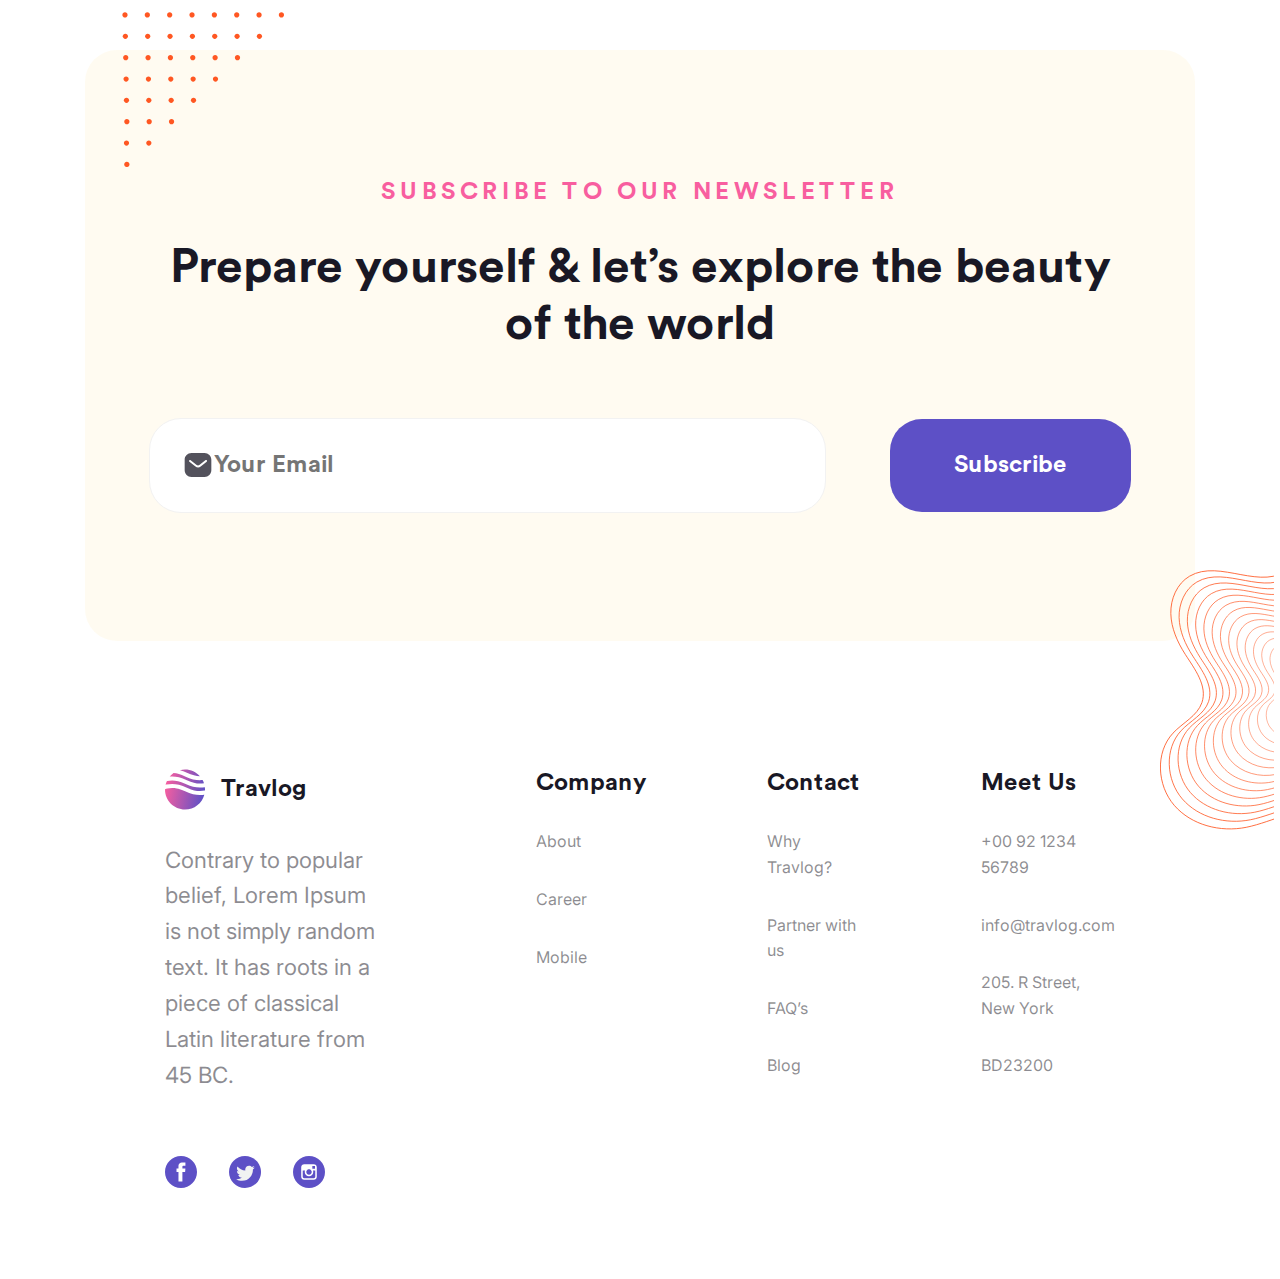
==== commit 54116bcf: "fix: background gradient in header and section" ====
--- a/travlog/index.html
+++ b/travlog/index.html
@@ -9,6 +9,7 @@
   <body>
     <div class="wrapper">
       <header class="header">
+        <div class="gradient"></div>
         <div class="header__logo">
           <img src="img/logo.svg" alt="logo Travlog" />
           <h1 class="logo__text">Travlog</h1>
@@ -111,6 +112,7 @@
           </div>
         </section>
         <section class="section__sponsors">
+          <div class="gradient"></div>
           <div class="sponsors__group">
             <div class="sponsors">
               <svg
@@ -907,7 +909,7 @@
           </div>
           <div class="section__key-features-right">
             <div class="section__key-features-bg">
-              <img src="img/keybg.svg" alt="" class="img1" />
+              <div class="img1"></div>
               <img src="img/key1.png" alt="" class="img3" />
               <img src="img/key2.png" alt="" class="img2" />
             </div>
--- a/travlog/css/style.css
+++ b/travlog/css/style.css
@@ -83,6 +83,20 @@
   justify-content: space-between;
   align-items: center;
   margin: 32px auto;
+  position: relative;
+  max-width: 1440px;
+  overflow: visible;
+}
+.header .gradient {
+  width: 500px;
+  height: 500px;
+  opacity: 0.5;
+  z-index: -1;
+  background: #ff5722;
+  position: absolute;
+  border-radius: 500px;
+  filter: blur(250px);
+  left: -500px;
 }
 .header .header__logo {
   display: flex;
@@ -233,6 +247,19 @@
 .main .section__sponsors {
   position: relative;
   margin: 64px auto;
+  max-width: 1440px;
+}
+.main .section__sponsors .gradient {
+  width: 500px;
+  height: 500px;
+  opacity: 0.5;
+  z-index: -1;
+  background: #ff5722;
+  position: absolute;
+  border-radius: 500px;
+  filter: blur(250px);
+  right: -100px;
+  bottom: -200px;
 }
 .main .section__sponsors .sponsors__group {
   display: flex;
@@ -358,7 +385,7 @@
   justify-content: center;
 }
 .main .section__top .section__top_box__wrapper .box {
-  border-radius: 0px 0px 32px 32px;
+  border-radius: 32px 32px 32px 32px;
   background: #fff;
   box-shadow: 0px 0px 0px 0px rgba(0, 0, 0, 0.05), 0px 32px 71px 0px rgba(0, 0, 0, 0.05), 0px 128px 128px 0px rgba(0, 0, 0, 0.04), 0px 288px 173px 0px rgba(0, 0, 0, 0.03), 0px 513px 205px 0px rgba(0, 0, 0, 0.01), 0px 801px 224px 0px rgba(0, 0, 0, 0);
 }
@@ -391,13 +418,14 @@
   color: #ff5722;
 }
 .main .section__travel_point {
-  margin: 64px 0;
-  position: relative;
-  width: 1275px;
+  margin: 64px auto;
+  position: relative;
+  max-width: 1275px;
   height: 700px;
   display: flex;
   gap: 42px;
   align-items: flex-start;
+  overflow: hidden;
 }
 .main .section__travel_point .travel_point_left {
   position: absolute;
@@ -598,9 +626,13 @@
   width: 600px;
 }
 .main .section__key-features .section__key-features-right .img1 {
-  position: absolute;
-  right: -244px;
+  background-image: url(../img/keybg.svg);
+  width: 350px;
+  height: 272px;
+  position: absolute;
+  right: -140px;
   z-index: -1;
+  overflow: hidden;
 }
 .main .section__key-features .section__key-features-right .img3 {
   position: absolute;
@@ -708,11 +740,12 @@
 .main .section__subcribe .bg2 {
   background-image: url(../img/OBJECTSsub.svg);
   position: absolute;
-  width: 332px;
+  width: 120px;
   height: 351.949px;
   background-repeat: no-repeat;
-  right: -390px;
+  right: -165px;
   bottom: -220px;
+  overflow: hidden;
 }
 .main .section__subcribe .section__subcribe__form {
   width: 1110px;
@@ -820,11 +853,12 @@
 .section__testimonials-bg {
   background-image: url(../img/Testimonialsbg.svg);
   position: absolute;
-  width: 1440px;
+  max-width: 1440px;
   height: 900px;
   left: -265px;
   top: -200px;
   opacity: 0.3;
+  overflow: hidden;
 }
 
 /*scrollbar*/
